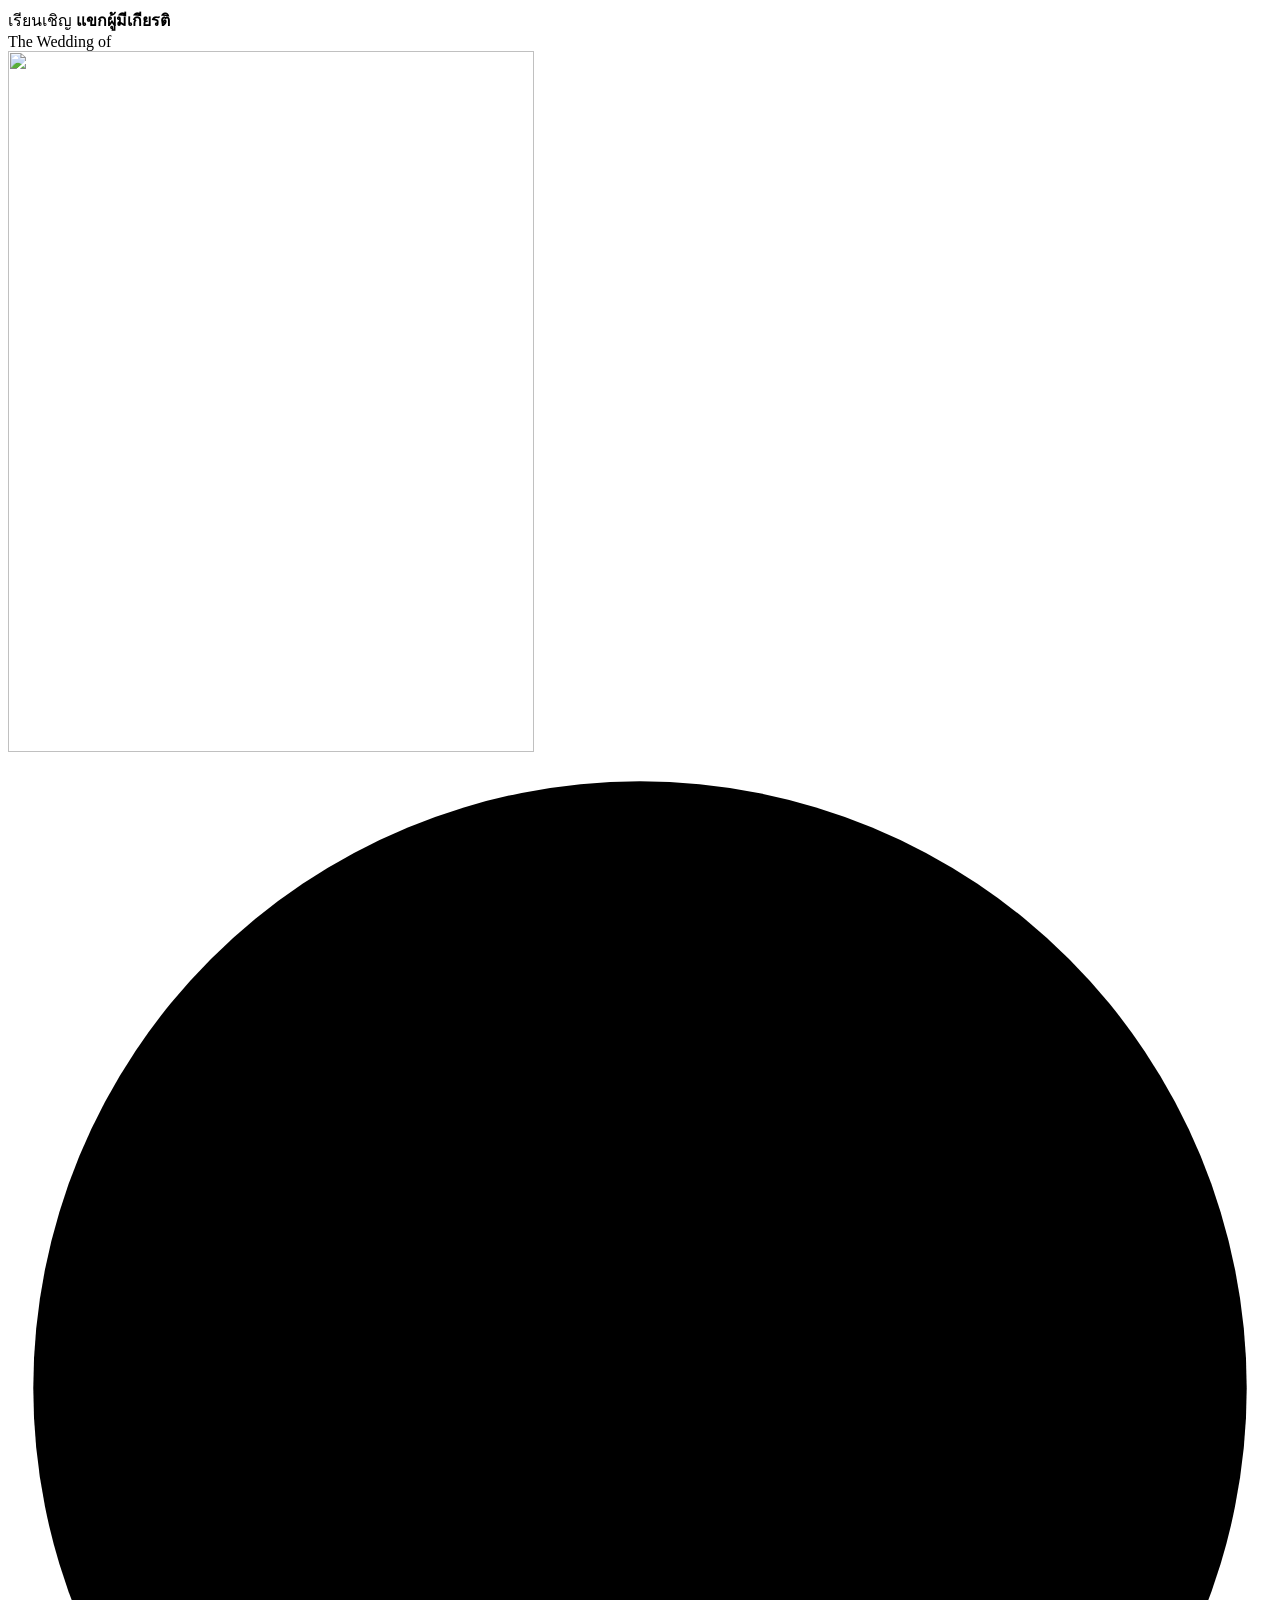
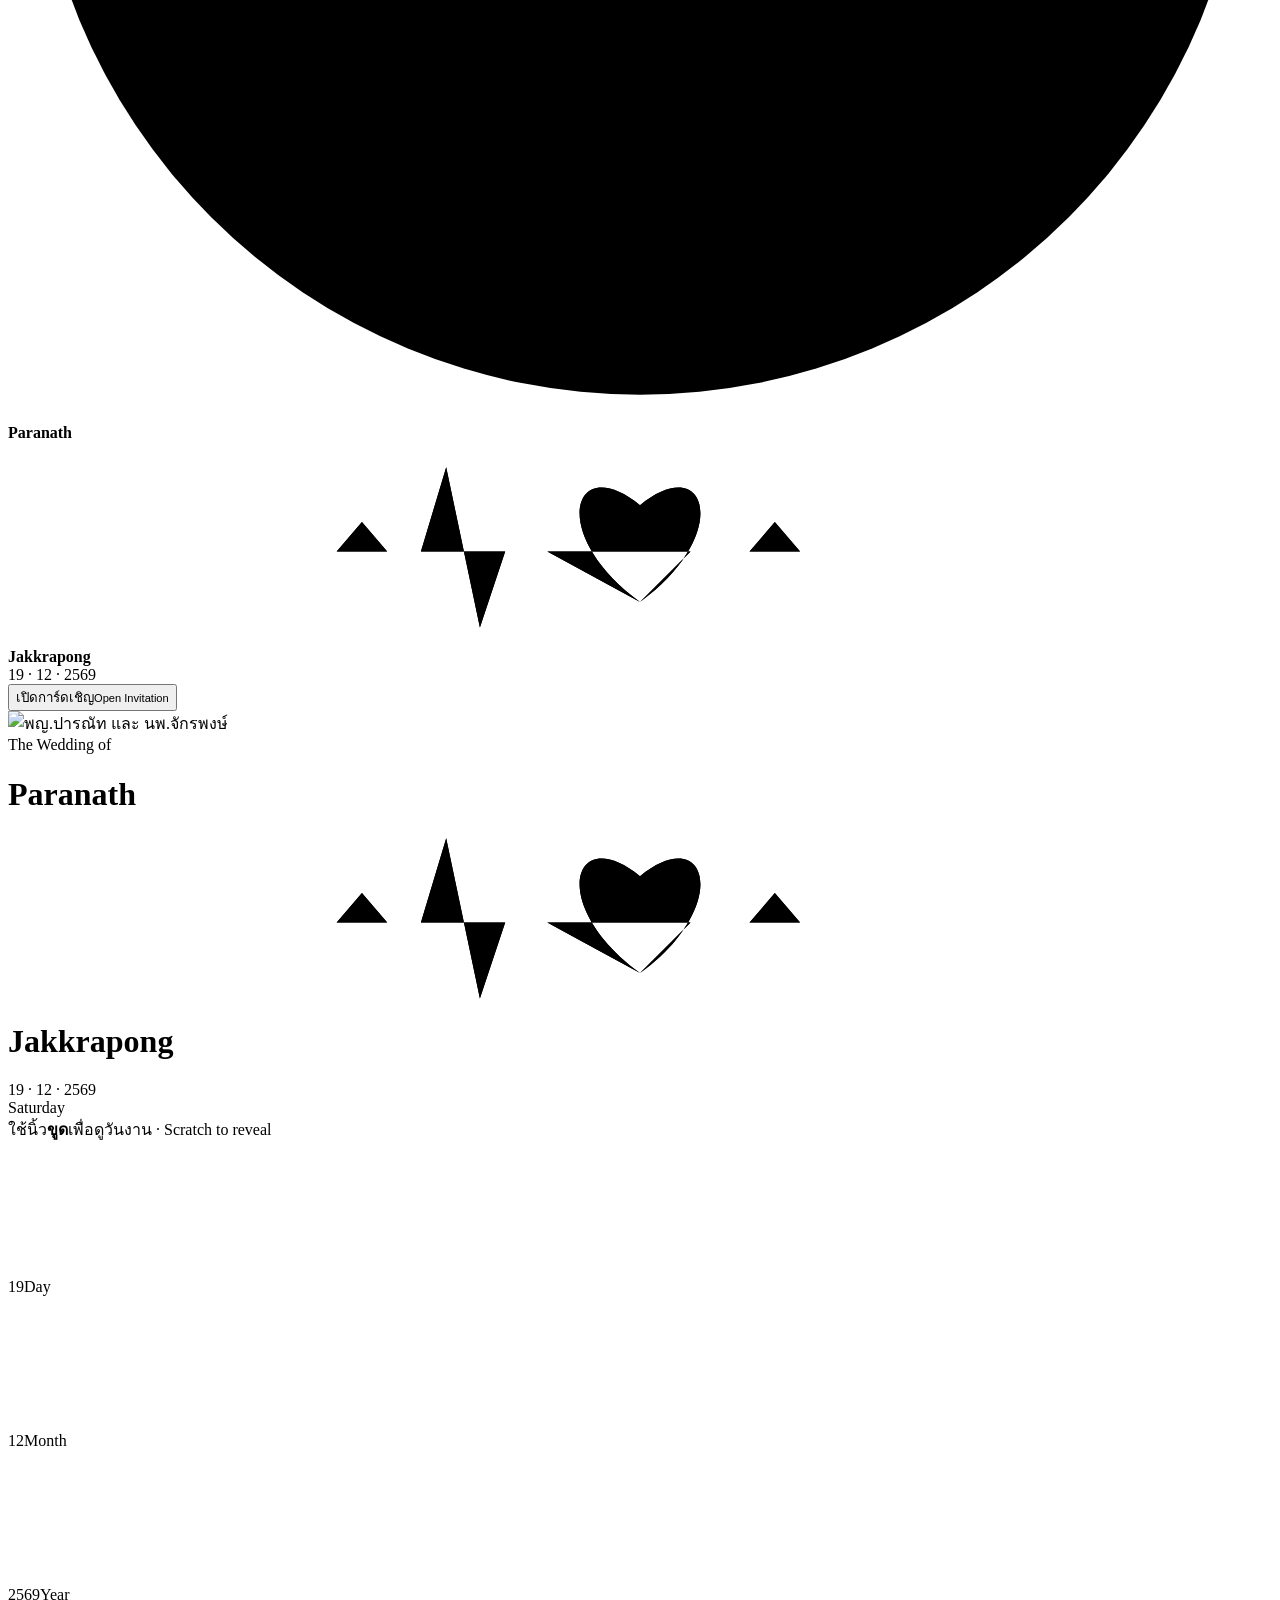
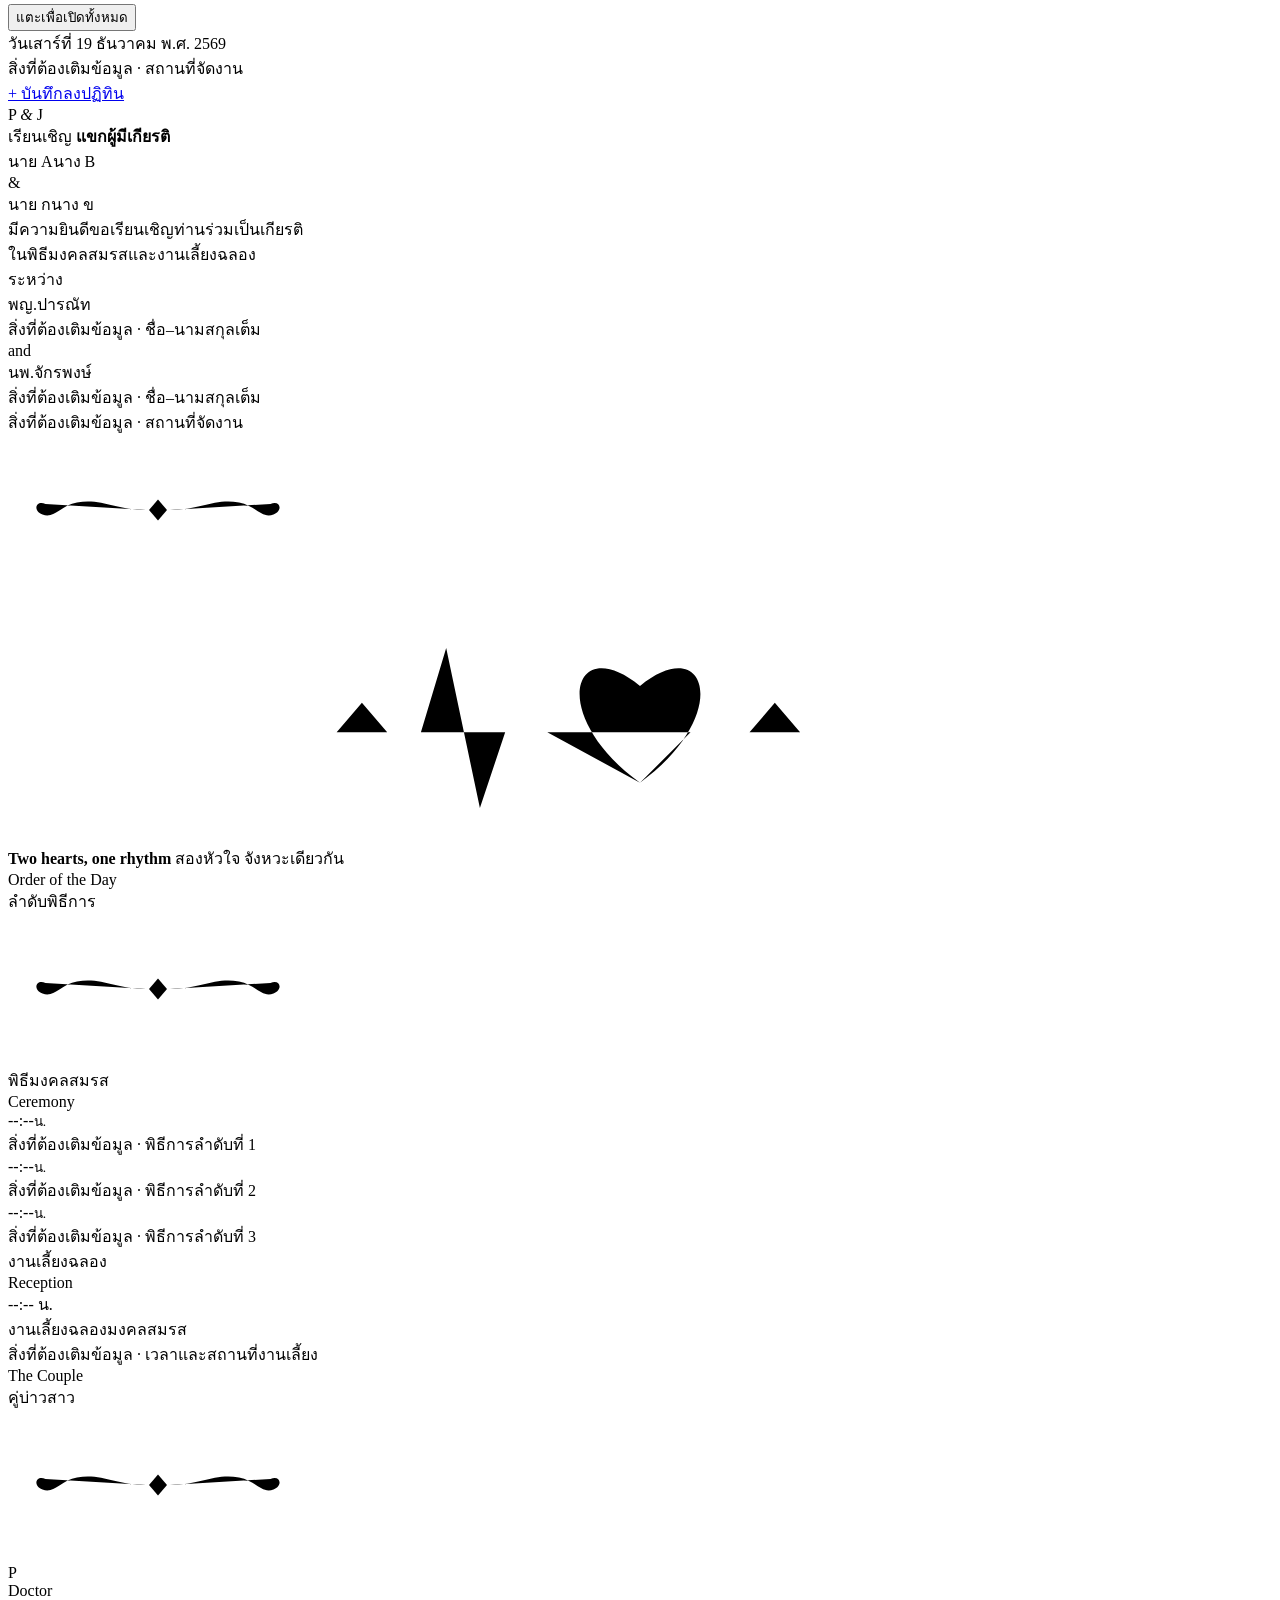
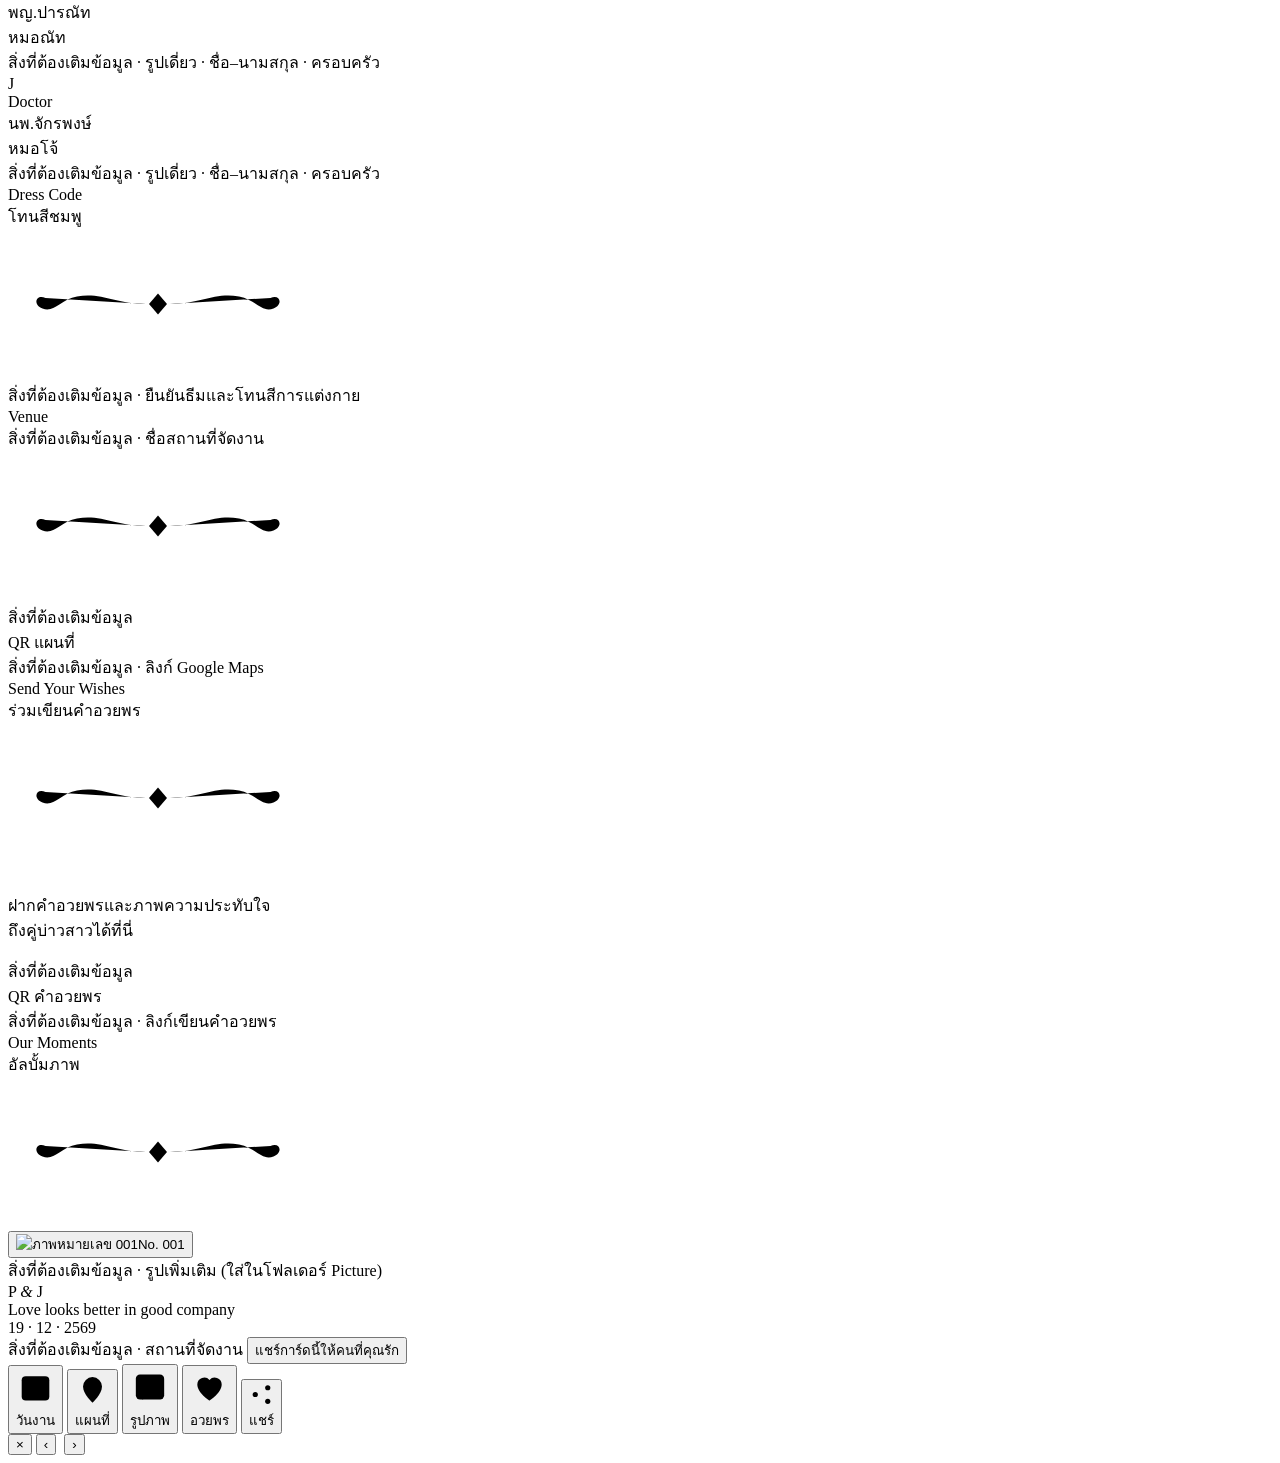
==== index.html @ 24f3ae3a "Add files via upload" ====
<!DOCTYPE html>
<html lang="th">
<head>
<meta charset="utf-8">
<meta name="viewport" content="width=device-width, initial-scale=1, viewport-fit=cover">
<title>พญ.ปารณัท &amp; นพ.จักรพงษ์ · 19.12.2569</title>
<meta name="description" content="ขอเรียนเชิญร่วมเป็นเกียรติในงานมงคลสมรส พญ.ปารณัท &amp; นพ.จักรพงษ์ · วันเสาร์ที่ 19 ธันวาคม 2569">
<meta name="theme-color" content="#FFD3E6">
<meta property="og:type" content="website">
<meta property="og:title" content="พญ.ปารณัท &amp; นพ.จักรพงษ์ · 19.12.2569">
<meta property="og:description" content="ขอเรียนเชิญร่วมเป็นเกียรติในงานมงคลสมรส พญ.ปารณัท &amp; นพ.จักรพงษ์ · วันเสาร์ที่ 19 ธันวาคม 2569">
<!-- สิ่งที่ต้องเติมข้อมูล: เมื่อมีที่อยู่เว็บจริงแล้ว ให้เพิ่ม og:url และ og:image (ต้องเป็น URL เต็ม ชี้ไปที่ assets/images/og.jpg) -->
<meta name="twitter:card" content="summary_large_image">
<link rel="icon" href="assets/brand/favicon.svg" type="image/svg+xml">
<link rel="alternate icon" href="assets/brand/favicon.png" type="image/png">
<link rel="apple-touch-icon" href="assets/brand/favicon.png">
<script>document.documentElement.classList.add('js');document.querySelector('meta[name="theme-color"]').setAttribute('content','#FFE4F0')</script>
<link href="assets/fonts/google-fonts-index.css" rel="stylesheet">
<link rel="stylesheet" href="css/base.css?v=202610021712">
<link rel="stylesheet" href="css/intro.css?v=202610021712">
<link rel="stylesheet" href="css/hero.css?v=202610021712">
<link rel="stylesheet" href="css/sections.css?v=202610021712">
<link rel="stylesheet" href="css/gallery.css?v=202610021712">
<link rel="stylesheet" href="css/effects.css?v=202610021712">
</head>
<body>
<svg width="0" height="0" style="position:absolute" aria-hidden="true">
  <symbol id="ornament" viewBox="0 0 200 24">
    <path pathLength="1" d="M92 12 C72 12 62 4 46 7 C35 9 31 18 23 15 C16 12 19 5 25 8"/>
    <path pathLength="1" d="M108 12 C128 12 138 4 154 7 C165 9 169 18 177 15 C184 12 181 5 175 8"/>
    <path pathLength="1" d="M100 5 L106 12 L100 19 L94 12 Z"/>
    <path pathLength="1" d="M4 12 L14 12 M186 12 L196 12"/>
  </symbol>
</svg>

<!-- Opening screen -->
<div class="intro" id="intro">
  <div class="intro__sky" aria-hidden="true"></div>
  <div class="intro__frame" aria-hidden="true"></div>
  <div class="intro__content">
    <div class="intro__guest">เรียนเชิญ <b data-guest>แขกผู้มีเกียรติ</b></div>
    <div class="intro__eyebrow">The Wedding of</div>
    <div class="portal">
      <img class="portal__photo" src="assets/couple/001.jpg" width="526" height="701" alt="" fetchpriority="high" decoding="async">
      <svg class="portal__seal" viewBox="0 0 100 100" aria-hidden="true">
        <defs><path id="seal-arc" d="M50 50 m-37 0 a37 37 0 1 1 74 0 a37 37 0 1 1 -74 0"/></defs>
        <circle cx="50" cy="50" r="48"/>
        <g class="portal__seal-ring"><text><textPath href="#seal-arc" textLength="228">SAVE THE DATE · 19.12.2569 · </textPath></text></g>
        <text class="portal__seal-mono" x="50" y="58" text-anchor="middle">P&amp;J</text>
      </svg>
    </div>
    <div class="intro__names duo">
      <span class="duo__a"><b class="gleam">Paranath</b></span>
      <svg class="beat" viewBox="0 8 300 48" aria-hidden="true"><path class="beat__base" d="M0 34 H78 l6 -7 6 7 h8 l6 -20 8 38 6 -18 h10 L150 46 C128 30 134 10 150 23 C166 10 172 30 150 46 l12 -12 h14 l6 -7 6 7 H300"/><path class="beat__live" pathLength="1" d="M0 34 H78 l6 -7 6 7 h8 l6 -20 8 38 6 -18 h10 L150 46 C128 30 134 10 150 23 C166 10 172 30 150 46 l12 -12 h14 l6 -7 6 7 H300"/></svg>
      <span class="duo__b"><b class="gleam">Jakkrapong</b></span>
    </div>
    <div class="intro__date">19 · 12 · 2569</div>
    <button class="intro__open" id="intro-open" type="button">เปิดการ์ดเชิญ<small>Open Invitation</small></button>
  </div>
</div>
<div class="petals" id="petals" aria-hidden="true"></div>

<div class="stage">
<main class="card">

  <!-- Cover -->
  <header class="cover">
    <div class="cover__frame">
      <img class="cover__photo" src="assets/couple/001.jpg" width="526" height="701" alt="พญ.ปารณัท และ นพ.จักรพงษ์" fetchpriority="high" decoding="async">
    </div>
    <div class="cover__names">
      <div class="cover__label">The Wedding of</div>
      <h1 class="cover__title duo">
        <span class="duo__a"><b class="gleam">Paranath</b></span>
        <svg class="beat" viewBox="0 8 300 48" aria-hidden="true"><path class="beat__base" d="M0 34 H78 l6 -7 6 7 h8 l6 -20 8 38 6 -18 h10 L150 46 C128 30 134 10 150 23 C166 10 172 30 150 46 l12 -12 h14 l6 -7 6 7 H300"/><path class="beat__live" pathLength="1" d="M0 34 H78 l6 -7 6 7 h8 l6 -20 8 38 6 -18 h10 L150 46 C128 30 134 10 150 23 C166 10 172 30 150 46 l12 -12 h14 l6 -7 6 7 H300"/></svg>
      <span class="duo__b"><b class="gleam">Jakkrapong</b></span>
      </h1>
      <div class="cover__sub">19 · 12 · 2569</div>
    </div>
  </header>

  <!-- Date -->
  <section class="date" id="date">
    <div class="date__day">Saturday</div>
    <div class="scratch-wrap">
      <div class="scratch-hint">ใช้นิ้ว<b>ขูด</b>เพื่อดูวันงาน · Scratch to reveal</div>
      <div class="scratch-row" id="scratch-row">
        <div class="scratch"><span class="scratch__value">19</span><span class="scratch__label">Day</span><canvas aria-hidden="true"></canvas></div>
        <div class="scratch"><span class="scratch__value">12</span><span class="scratch__label">Month</span><canvas aria-hidden="true"></canvas></div>
        <div class="scratch"><span class="scratch__value scratch__value--sm">2569</span><span class="scratch__label">Year</span><canvas aria-hidden="true"></canvas></div>
      </div>
      <button class="scratch-skip" id="scratch-skip" type="button">แตะเพื่อเปิดทั้งหมด</button>
    </div>
    <div class="date__th">วันเสาร์ที่ 19 ธันวาคม พ.ศ. 2569</div>
    <div class="date__venue"><span class="todo">สิ่งที่ต้องเติมข้อมูล · สถานที่จัดงาน</span></div>
    <div class="countdown" id="countdown" hidden>
      <div class="countdown__unit"><div class="flip" data-unit="days"></div><span class="countdown__label">วัน<i>Days</i></span></div>
      <div class="countdown__unit"><div class="flip" data-unit="hours"></div><span class="countdown__label">ชั่วโมง<i>Hours</i></span></div>
      <div class="countdown__unit"><div class="flip" data-unit="minutes"></div><span class="countdown__label">นาที<i>Mins</i></span></div>
      <div class="countdown__unit"><div class="flip" data-unit="seconds"></div><span class="countdown__label">วินาที<i>Secs</i></span></div>
    </div>
    <div class="pill" id="countdown-message" hidden></div>
    <a class="btn btn--ghost" href="wedding.ics" download="wedding-19-12-2569.ics">+ บันทึกลงปฏิทิน</a>
  </section>

  <!-- Invitation -->
  <section class="invite aurora">
    <div class="invite__card glass holo reveal">
      <div class="monogram gleam" aria-label="P &amp; J">P <em>&amp;</em> J</div>
      <div class="invite__guest">เรียนเชิญ <b data-guest>แขกผู้มีเกียรติ</b></div>
      <div class="parents">
        <div class="parents__col"><span>นาย A</span><span>นาง B</span></div>
        <div class="amp">&amp;</div>
        <div class="parents__col"><span>นาย ก</span><span>นาง ข</span></div>
      </div>
      <div class="invite__text">มีความยินดีขอเรียนเชิญท่านร่วมเป็นเกียรติ<br>ในพิธีมงคลสมรสและงานเลี้ยงฉลอง<br>ระหว่าง</div>
      <div class="couple-name">
        <div class="couple-name__th">พญ.ปารณัท</div>
        <span class="todo">สิ่งที่ต้องเติมข้อมูล · ชื่อ–นามสกุลเต็ม</span>
      </div>
      <div class="and">and</div>
      <div class="couple-name">
        <div class="couple-name__th">นพ.จักรพงษ์</div>
        <span class="todo">สิ่งที่ต้องเติมข้อมูล · ชื่อ–นามสกุลเต็ม</span>
      </div>
      <div class="invite__venue"><span class="todo">สิ่งที่ต้องเติมข้อมูล · สถานที่จัดงาน</span></div>
      <svg class="ornament reveal" aria-hidden="true"><use href="#ornament"/></svg>
    </div>
  </section>

  <!-- Two doctors, one heartbeat -->
  <section class="verse vivid reveal">
    <svg class="pulse" viewBox="0 0 300 60" aria-hidden="true">
      <path pathLength="1" d="M0 34 H78 l6 -7 6 7 h8 l6 -20 8 38 6 -18 h10 L150 46 C128 30 134 10 150 23 C166 10 172 30 150 46 l12 -12 h14 l6 -7 6 7 H300"/>
    </svg>
    <b>Two hearts, one rhythm</b>
    <span>สองหัวใจ จังหวะเดียวกัน</span>
  </section>

  <!-- Schedule -->
  <section class="schedule">
    <div class="section-head">
      <div class="eyebrow">Order of the Day</div>
      <div class="title">ลำดับพิธีการ</div>
      <svg class="ornament reveal" aria-hidden="true"><use href="#ornament"/></svg>
    </div>

    <div class="group">
      <div class="group__head">
        <div class="group__th">พิธีมงคลสมรส</div>
        <div class="group__en">Ceremony</div>
      </div>
      <div class="timeline">
        <div class="tl-item reveal"><div class="tl-time">--:--<small>น.</small></div><div class="tl-body"><span class="todo">สิ่งที่ต้องเติมข้อมูล · พิธีการลำดับที่ 1</span></div></div>
        <div class="tl-item reveal"><div class="tl-time">--:--<small>น.</small></div><div class="tl-body"><span class="todo">สิ่งที่ต้องเติมข้อมูล · พิธีการลำดับที่ 2</span></div></div>
        <div class="tl-item reveal"><div class="tl-time">--:--<small>น.</small></div><div class="tl-body"><span class="todo">สิ่งที่ต้องเติมข้อมูล · พิธีการลำดับที่ 3</span></div></div>
      </div>
    </div>

    <div class="group">
      <div class="group__head">
        <div class="group__th">งานเลี้ยงฉลอง</div>
        <div class="group__en">Reception</div>
      </div>
      <div class="reception vivid holo reveal">
        <div class="reception__time">--:-- <span>น.</span></div>
        <div class="rule"></div>
        <div class="reception__th">งานเลี้ยงฉลองมงคลสมรส</div>
        <span class="todo">สิ่งที่ต้องเติมข้อมูล · เวลาและสถานที่งานเลี้ยง</span>
      </div>
    </div>
  </section>

  <!-- The couple -->
  <section class="couple reveal">
    <div class="section-head">
      <div class="eyebrow">The Couple</div>
      <div class="title">คู่บ่าวสาว</div>
      <svg class="ornament reveal ornament--sm" aria-hidden="true"><use href="#ornament"/></svg>
    </div>
    <div class="couple__grid">
      <div class="person glass">
        <div class="person__avatar"><span class="gleam">P</span></div>
        <div class="person__role">Doctor</div>
        <div class="person__name">พญ.ปารณัท</div>
        <div class="person__nick">หมอณัท</div>
        <span class="todo">สิ่งที่ต้องเติมข้อมูล · รูปเดี่ยว · ชื่อ–นามสกุล · ครอบครัว</span>
      </div>
      <div class="person person--offset glass">
        <div class="person__avatar"><span class="gleam">J</span></div>
        <div class="person__role">Doctor</div>
        <div class="person__name">นพ.จักรพงษ์</div>
        <div class="person__nick">หมอโจ้</div>
        <span class="todo">สิ่งที่ต้องเติมข้อมูล · รูปเดี่ยว · ชื่อ–นามสกุล · ครอบครัว</span>
      </div>
    </div>
  </section>

  <!-- Dress code -->
  <section class="dress reveal">
    <div class="eyebrow">Dress Code</div>
    <div class="title">โทนสีชมพู</div>
    <svg class="ornament reveal ornament--sm" aria-hidden="true"><use href="#ornament"/></svg>
    <div class="swatches" aria-hidden="true">
      <span style="background:#FFE8F2"></span>
      <span style="background:#FFD0E3"></span>
      <span style="background:#FF9FC6"></span>
      <span style="background:#F0609E"></span>
      <span style="background:#D4458F"></span>
      <span style="background:#A82869"></span>
    </div>
    <span class="todo">สิ่งที่ต้องเติมข้อมูล · ยืนยันธีมและโทนสีการแต่งกาย</span>
  </section>

  <!-- Venue -->
  <section class="venue vivid reveal" id="venue">
    <div class="eyebrow">Venue</div>
    <div class="title"><span class="todo">สิ่งที่ต้องเติมข้อมูล · ชื่อสถานที่จัดงาน</span></div>
    <svg class="ornament reveal ornament--sm" aria-hidden="true"><use href="#ornament"/></svg>
    <div class="qr qr--todo">สิ่งที่ต้องเติมข้อมูล<br>QR แผนที่</div>
    <span class="todo">สิ่งที่ต้องเติมข้อมูล · ลิงก์ Google Maps</span>
  </section>

  <!-- Wishes -->
  <section class="wishes aurora reveal" id="wishes">
    <div class="eyebrow">Send Your Wishes</div>
    <div class="title">ร่วมเขียนคำอวยพร</div>
    <svg class="ornament reveal ornament--sm" aria-hidden="true"><use href="#ornament"/></svg>
    <p>ฝากคำอวยพรและภาพความประทับใจ<br>ถึงคู่บ่าวสาวได้ที่นี่</p>
    <div class="qr qr--todo">สิ่งที่ต้องเติมข้อมูล<br>QR คำอวยพร</div>
    <span class="todo">สิ่งที่ต้องเติมข้อมูล · ลิงก์เขียนคำอวยพร</span>
  </section>

  <!-- Photo gallery: รายการรูปสร้างโดย tools/import_photos.py (อย่าแก้ระหว่าง photos:album ด้วยมือ) -->
  <section class="gallery" id="gallery">
    <div class="section-head">
      <div class="eyebrow">Our Moments</div>
      <div class="title">อัลบั้มภาพ</div>
      <svg class="ornament reveal ornament--sm" aria-hidden="true"><use href="#ornament"/></svg>
    </div>
    <div class="album" id="album" data-count="1">
      <!-- photos:album -->
      <button class="album__item" type="button" data-full="assets/couple/001.jpg" data-number="001"><img src="assets/couple/001-s.jpg" width="526" height="701" alt="ภาพหมายเลข 001" loading="lazy"><span class="album__number">No. 001</span></button>
      <!-- /photos:album -->
    </div>
    <button class="btn btn--ghost gallery__more" id="gallery-more" hidden type="button">ดูภาพทั้งหมด (1 ภาพ)</button>
    <span class="todo">สิ่งที่ต้องเติมข้อมูล · รูปเพิ่มเติม (ใส่ในโฟลเดอร์ Picture)</span>
  </section>

  <!-- Footer -->
  <footer class="footer">
    <div class="monogram gleam" aria-label="P &amp; J">P <em>&amp;</em> J</div>
    <div class="footer__quote">Love looks better in good company</div>
    <div class="footer__meta">19 · 12 · 2569</div>
    <span class="todo">สิ่งที่ต้องเติมข้อมูล · สถานที่จัดงาน</span>
    <button class="btn btn--ghost" type="button" data-share>แชร์การ์ดนี้ให้คนที่คุณรัก</button>
  </footer>

</main>
</div>

<div class="progress" id="progress" aria-hidden="true"></div>
<nav class="dock" id="dock" aria-label="เมนูลัด">
  <button class="dock__btn" type="button" data-target="date"><svg viewBox="0 0 24 24"><rect x="3.5" y="5" width="17" height="15" rx="2.5"/><path d="M3.5 10h17M8 3v4M16 3v4"/></svg>วันงาน</button>
  <button class="dock__btn" type="button" data-target="venue"><svg viewBox="0 0 24 24"><path d="M12 21s-6.5-5.6-6.5-11a6.5 6.5 0 0 1 13 0C18.5 15.4 12 21 12 21z"/><circle cx="12" cy="10" r="2.3"/></svg>แผนที่</button>
  <button class="dock__btn" type="button" data-target="gallery"><svg viewBox="0 0 24 24"><rect x="3.5" y="4.5" width="17" height="15" rx="2.5"/><circle cx="9" cy="10" r="1.8"/><path d="M20.5 16l-5-5-8.5 8.5"/></svg>รูปภาพ</button>
  <button class="dock__btn" type="button" data-target="wishes"><svg viewBox="0 0 24 24"><path d="M12 20s-7.5-4.6-7.5-10A4.3 4.3 0 0 1 12 7.4 4.3 4.3 0 0 1 19.5 10c0 5.4-7.5 10-7.5 10z"/></svg>อวยพร</button>
  <button class="dock__btn" type="button" data-share><svg viewBox="0 0 24 24"><circle cx="18" cy="5.5" r="2.5"/><circle cx="6" cy="12" r="2.5"/><circle cx="18" cy="18.5" r="2.5"/><path d="M8.2 10.8l7.6-4.1M8.2 13.2l7.6 4.1"/></svg>แชร์</button>
</nav>
<div class="toast" id="toast" role="status" aria-live="polite"></div>

<div class="lightbox" id="lightbox" role="dialog" aria-modal="true" aria-label="ภาพขยาย">
  <button class="lightbox__close" type="button" aria-label="ปิด">×</button>
  <button class="lightbox__nav lightbox__nav--prev" type="button" data-nav="-1" aria-label="ภาพก่อนหน้า">‹</button>
  <img alt="">
  <button class="lightbox__nav lightbox__nav--next" type="button" data-nav="1" aria-label="ภาพถัดไป">›</button>
  <div class="lightbox__count"></div>
</div>

<script src="js/guest.js?v=202610021712"></script>
<script src="js/countdown.js?v=202610021712"></script>
<script src="js/scroll.js?v=202610021712"></script>
<script src="js/intro.js?v=202610021712"></script>
<script src="js/gallery.js?v=202610021712"></script>
<script src="js/scratch.js?v=202610021712"></script>
<script src="js/effects.js?v=202610021712"></script>
<script src="js/dock.js?v=202610021712"></script>
</body>
</html>
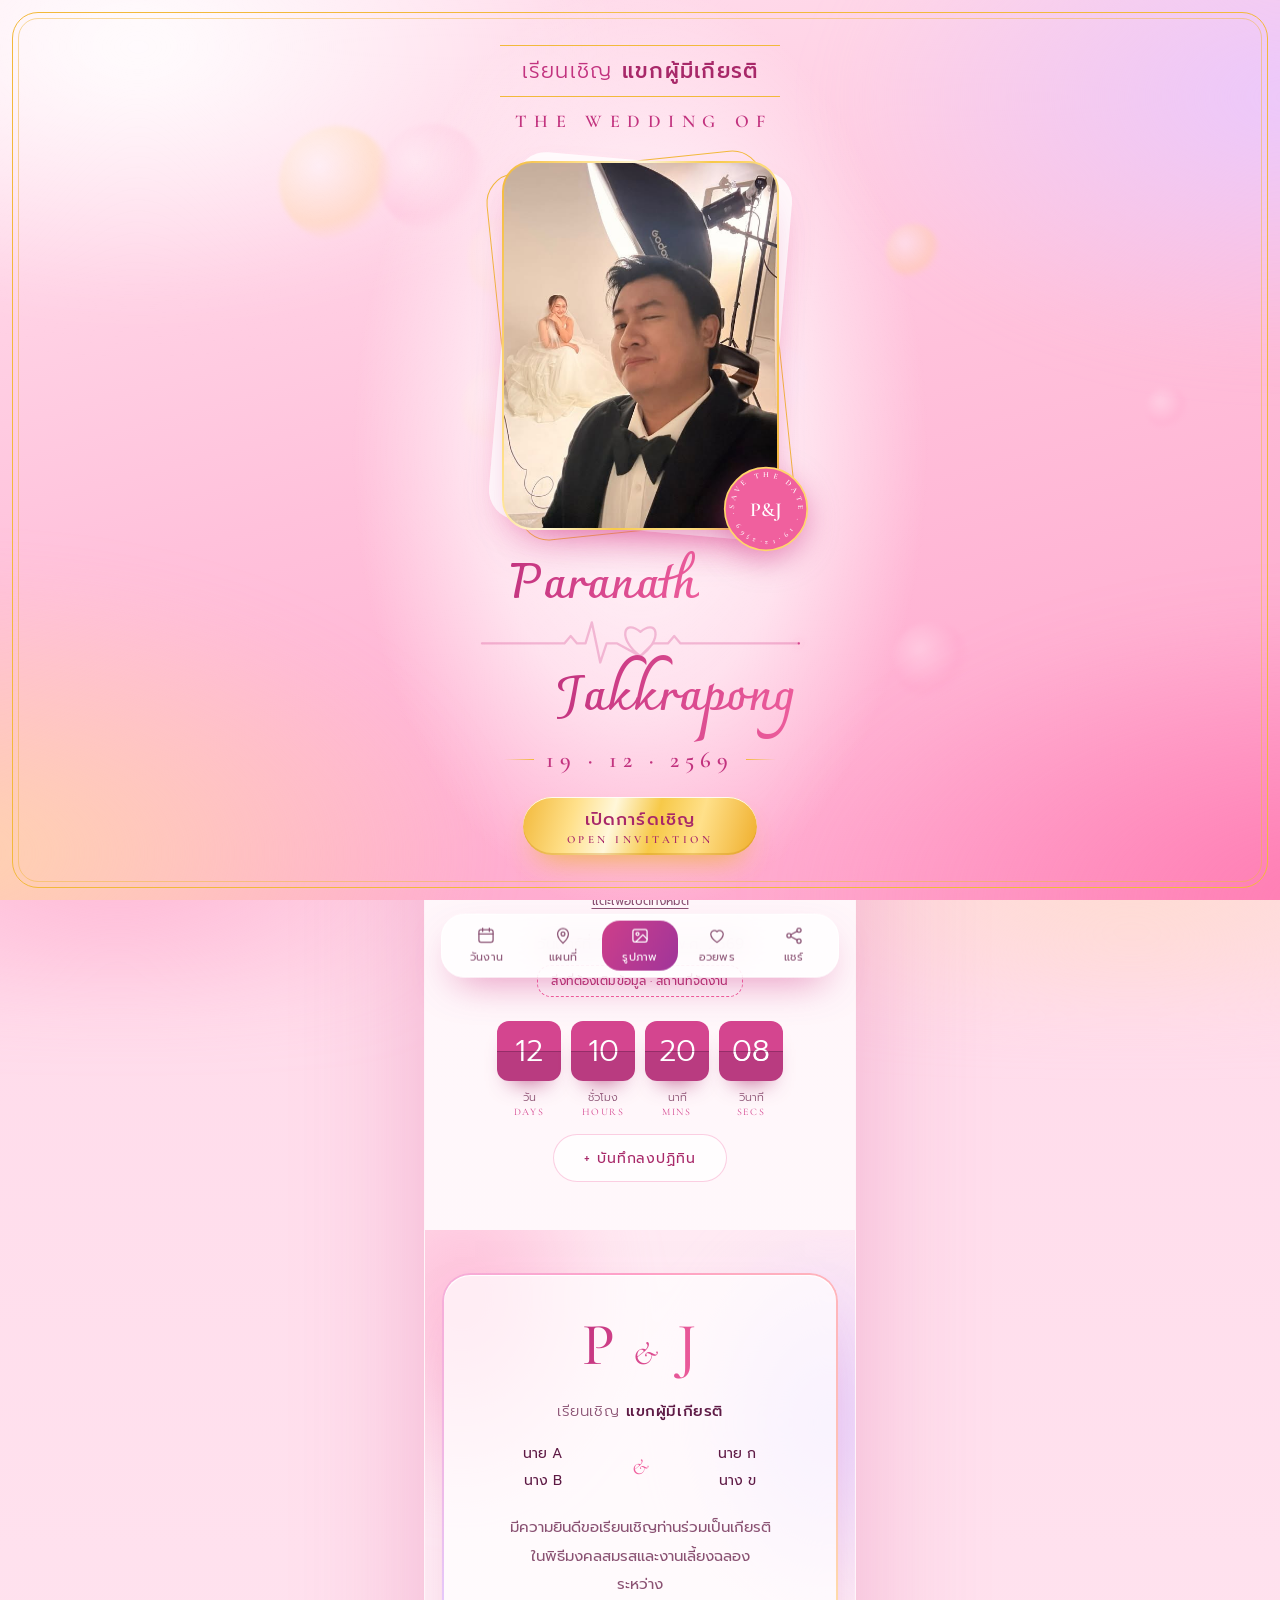
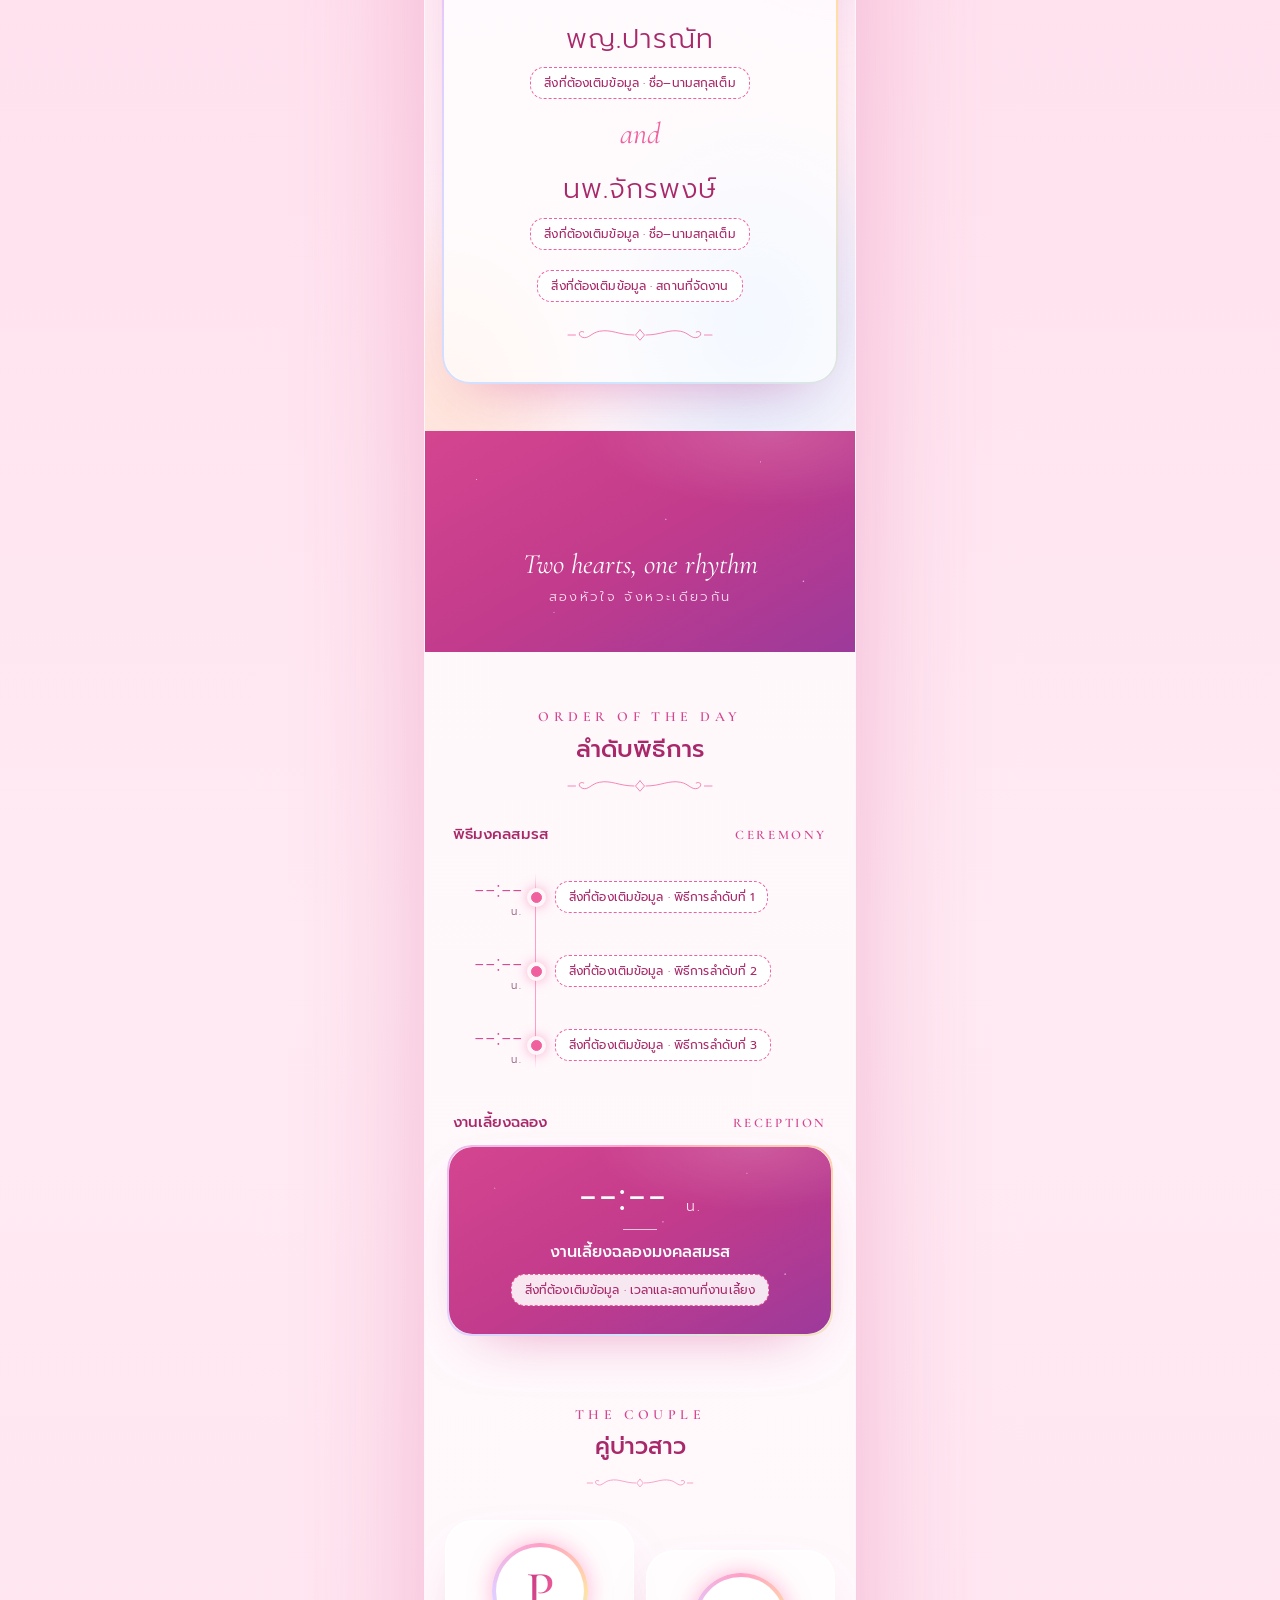
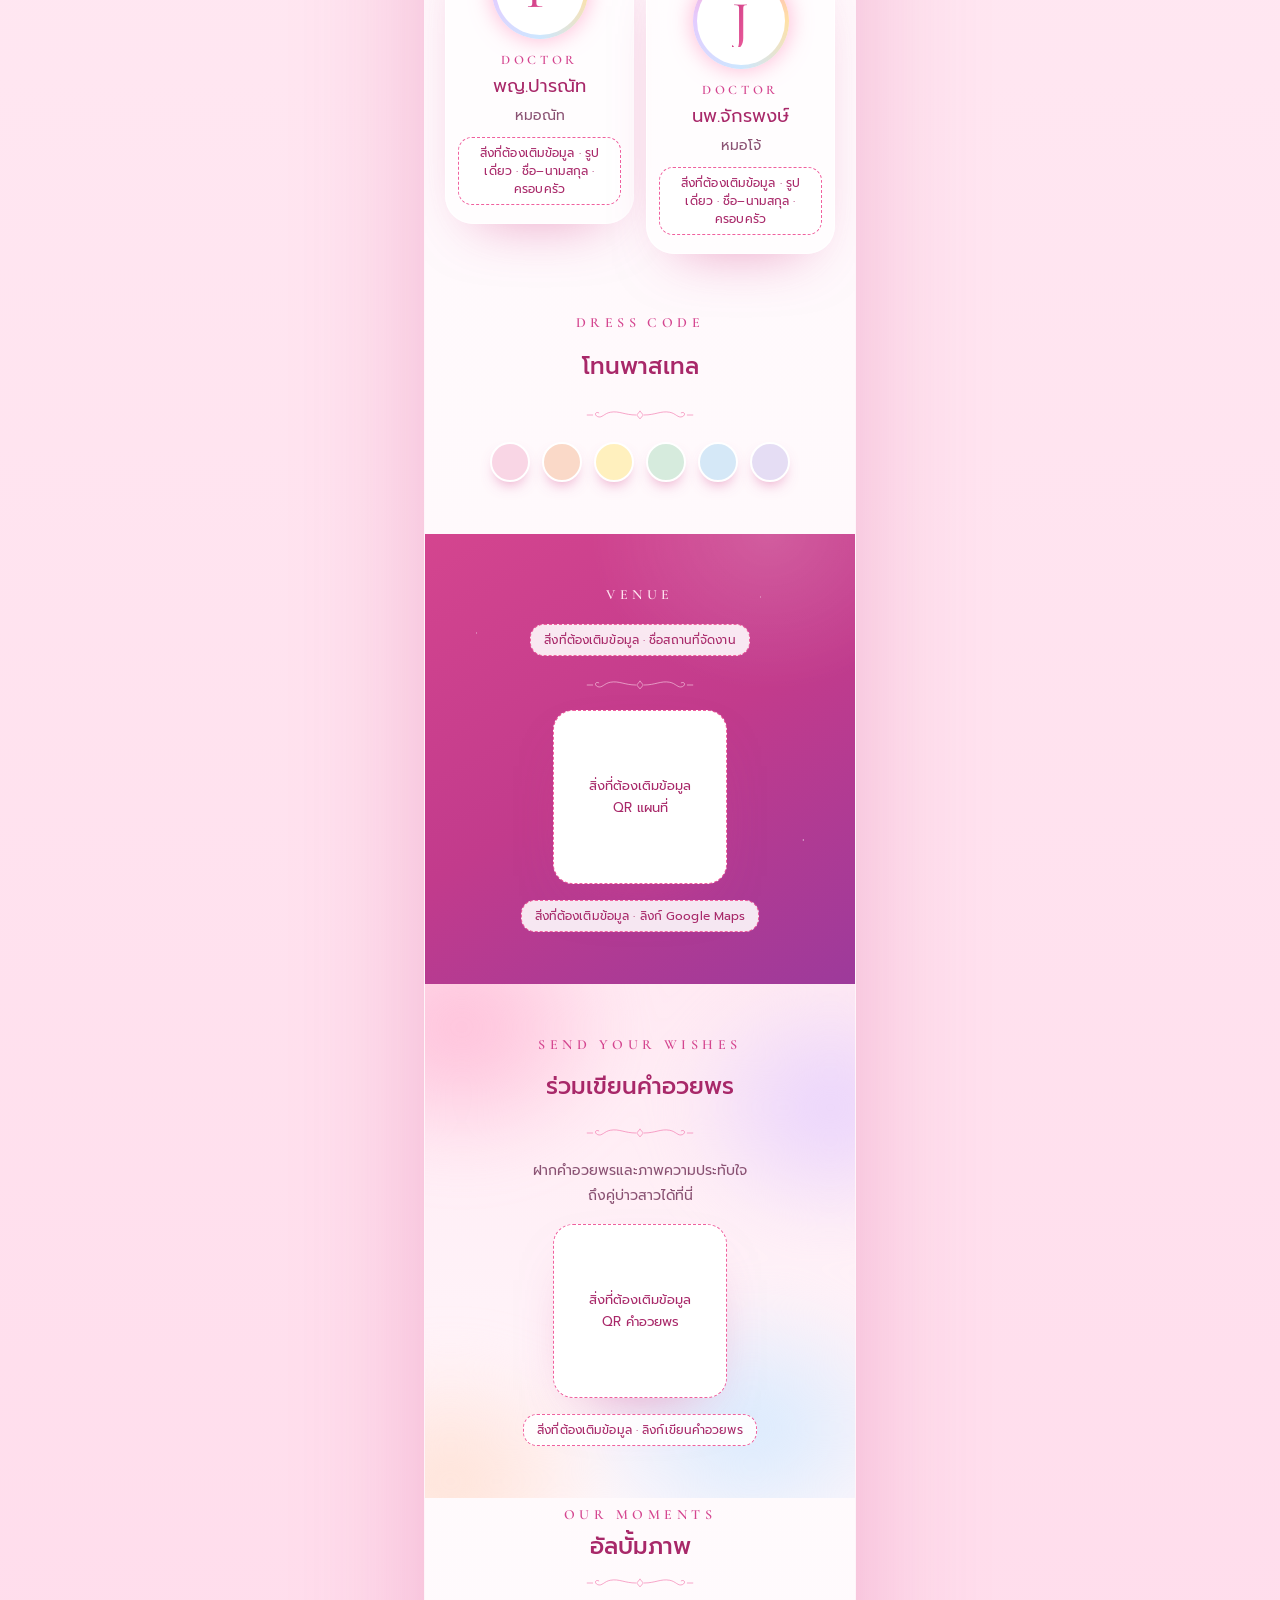
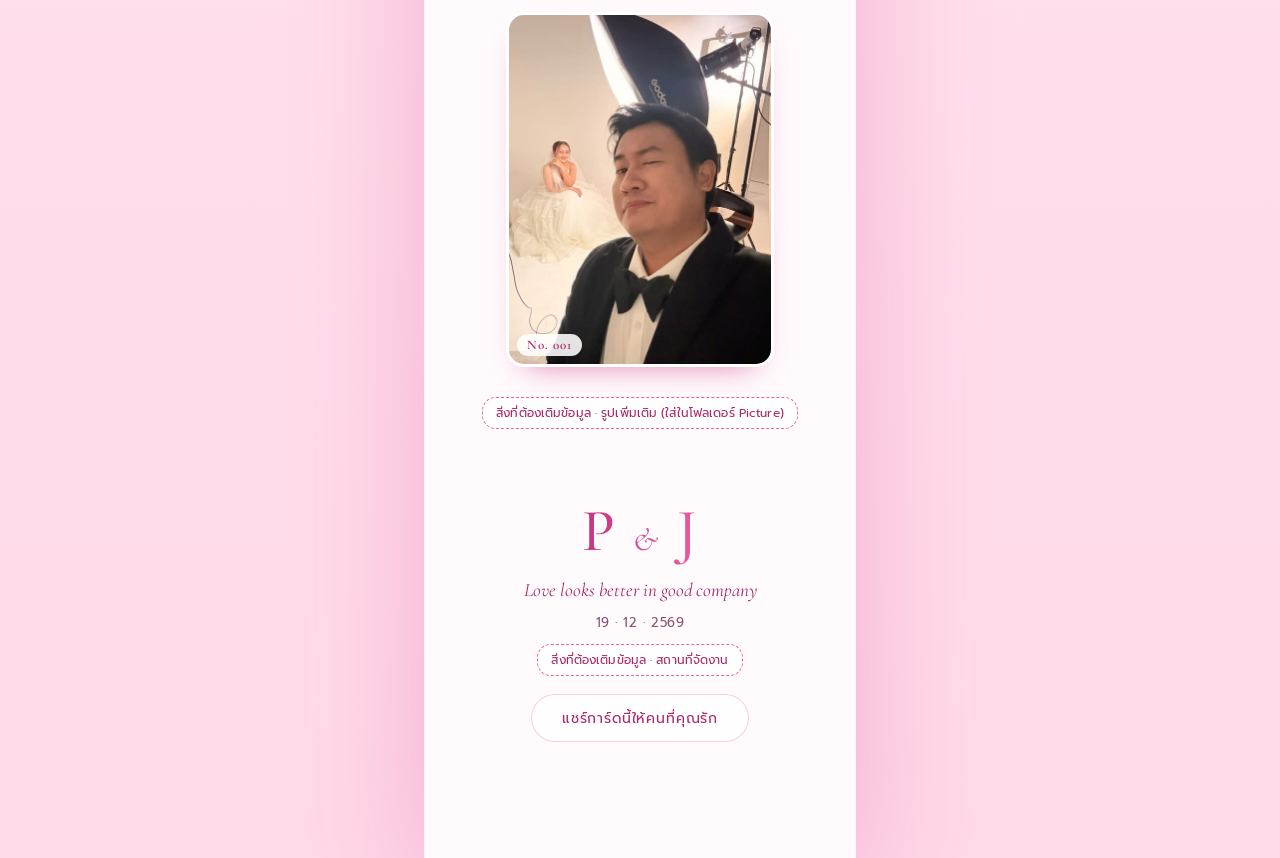
==== commit 9cdf2016: "Set wedding dress code to pastel colors" ====
--- a/index.html
+++ b/index.html
@@ -199,17 +199,16 @@
   <!-- Dress code -->
   <section class="dress reveal">
     <div class="eyebrow">Dress Code</div>
-    <div class="title">โทนสีชมพู</div>
+    <div class="title">โทนพาสเทล</div>
     <svg class="ornament reveal ornament--sm" aria-hidden="true"><use href="#ornament"/></svg>
     <div class="swatches" aria-hidden="true">
-      <span style="background:#FFE8F2"></span>
-      <span style="background:#FFD0E3"></span>
-      <span style="background:#FF9FC6"></span>
-      <span style="background:#F0609E"></span>
-      <span style="background:#D4458F"></span>
-      <span style="background:#A82869"></span>
-    </div>
-    <span class="todo">สิ่งที่ต้องเติมข้อมูล · ยืนยันธีมและโทนสีการแต่งกาย</span>
+      <span style="background:#F9D6E5"></span>
+      <span style="background:#FAD9C8"></span>
+      <span style="background:#FFF0BE"></span>
+      <span style="background:#D6EBDD"></span>
+      <span style="background:#D5E8F7"></span>
+      <span style="background:#E5DDF4"></span>
+    </div>
   </section>
 
   <!-- Venue -->
--- a/assets/fonts/google-fonts-index.css
+++ b/assets/fonts/google-fonts-index.css
@@ -0,0 +1,432 @@
+/* thai */
+@font-face {
+  font-family: 'Charmonman';
+  font-style: normal;
+  font-weight: 400;
+  font-display: swap;
+  src: url(MjQDmiR3vP_nuxDv47jiaIKivYdh.woff2) format('woff2');
+  unicode-range: U+02D7, U+0303, U+0331, U+0E01-0E5B, U+200C-200D, U+25CC;
+}
+/* vietnamese */
+@font-face {
+  font-family: 'Charmonman';
+  font-style: normal;
+  font-weight: 400;
+  font-display: swap;
+  src: url(MjQDmiR3vP_nuxDv47jiaJmivYdh.woff2) format('woff2');
+  unicode-range: U+0102-0103, U+0110-0111, U+0128-0129, U+0168-0169, U+01A0-01A1, U+01AF-01B0, U+0300-0301, U+0303-0304, U+0308-0309, U+0323, U+0329, U+1EA0-1EF9, U+20AB;
+}
+/* latin-ext */
+@font-face {
+  font-family: 'Charmonman';
+  font-style: normal;
+  font-weight: 400;
+  font-display: swap;
+  src: url(MjQDmiR3vP_nuxDv47jiaJiivYdh.woff2) format('woff2');
+  unicode-range: U+0100-02BA, U+02BD-02C5, U+02C7-02CC, U+02CE-02D7, U+02DD-02FF, U+0304, U+0308, U+0329, U+1D00-1DBF, U+1E00-1E9F, U+1EF2-1EFF, U+2020, U+20A0-20AB, U+20AD-20C0, U+2113, U+2C60-2C7F, U+A720-A7FF;
+}
+/* latin */
+@font-face {
+  font-family: 'Charmonman';
+  font-style: normal;
+  font-weight: 400;
+  font-display: swap;
+  src: url(MjQDmiR3vP_nuxDv47jiaJaivQ.woff2) format('woff2');
+  unicode-range: U+0000-00FF, U+0131, U+0152-0153, U+02BB-02BC, U+02C6, U+02DA, U+02DC, U+0304, U+0308, U+0329, U+2000-206F, U+20AC, U+2122, U+2191, U+2193, U+2212, U+2215, U+FEFF, U+FFFD;
+}
+/* thai */
+@font-face {
+  font-family: 'Charmonman';
+  font-style: normal;
+  font-weight: 700;
+  font-display: swap;
+  src: url(MjQAmiR3vP_nuxDv47jiYC2HqKxA9dhm.woff2) format('woff2');
+  unicode-range: U+02D7, U+0303, U+0331, U+0E01-0E5B, U+200C-200D, U+25CC;
+}
+/* vietnamese */
+@font-face {
+  font-family: 'Charmonman';
+  font-style: normal;
+  font-weight: 700;
+  font-display: swap;
+  src: url(MjQAmiR3vP_nuxDv47jiYC2HqLdA9dhm.woff2) format('woff2');
+  unicode-range: U+0102-0103, U+0110-0111, U+0128-0129, U+0168-0169, U+01A0-01A1, U+01AF-01B0, U+0300-0301, U+0303-0304, U+0308-0309, U+0323, U+0329, U+1EA0-1EF9, U+20AB;
+}
+/* latin-ext */
+@font-face {
+  font-family: 'Charmonman';
+  font-style: normal;
+  font-weight: 700;
+  font-display: swap;
+  src: url(MjQAmiR3vP_nuxDv47jiYC2HqLZA9dhm.woff2) format('woff2');
+  unicode-range: U+0100-02BA, U+02BD-02C5, U+02C7-02CC, U+02CE-02D7, U+02DD-02FF, U+0304, U+0308, U+0329, U+1D00-1DBF, U+1E00-1E9F, U+1EF2-1EFF, U+2020, U+20A0-20AB, U+20AD-20C0, U+2113, U+2C60-2C7F, U+A720-A7FF;
+}
+/* latin */
+@font-face {
+  font-family: 'Charmonman';
+  font-style: normal;
+  font-weight: 700;
+  font-display: swap;
+  src: url(MjQAmiR3vP_nuxDv47jiYC2HqLhA9Q.woff2) format('woff2');
+  unicode-range: U+0000-00FF, U+0131, U+0152-0153, U+02BB-02BC, U+02C6, U+02DA, U+02DC, U+0304, U+0308, U+0329, U+2000-206F, U+20AC, U+2122, U+2191, U+2193, U+2212, U+2215, U+FEFF, U+FFFD;
+}
+/* cyrillic-ext */
+@font-face {
+  font-family: 'Cormorant Garamond';
+  font-style: italic;
+  font-weight: 400;
+  font-display: swap;
+  src: url(co3smX5slCNuHLi8bLeY9MK7whWMhyjYrGFEsdtdc62E6zd58jD-hdM8Efs.woff2) format('woff2');
+  unicode-range: U+0460-052F, U+1C80-1C8A, U+20B4, U+2DE0-2DFF, U+A640-A69F, U+FE2E-FE2F;
+}
+/* cyrillic */
+@font-face {
+  font-family: 'Cormorant Garamond';
+  font-style: italic;
+  font-weight: 400;
+  font-display: swap;
+  src: url(co3smX5slCNuHLi8bLeY9MK7whWMhyjYrGFEsdtdc62E6zd58jD-jNM8Efs.woff2) format('woff2');
+  unicode-range: U+0301, U+0400-045F, U+0490-0491, U+04B0-04B1, U+2116;
+}
+/* vietnamese */
+@font-face {
+  font-family: 'Cormorant Garamond';
+  font-style: italic;
+  font-weight: 400;
+  font-display: swap;
+  src: url(co3smX5slCNuHLi8bLeY9MK7whWMhyjYrGFEsdtdc62E6zd58jD-h9M8Efs.woff2) format('woff2');
+  unicode-range: U+0102-0103, U+0110-0111, U+0128-0129, U+0168-0169, U+01A0-01A1, U+01AF-01B0, U+0300-0301, U+0303-0304, U+0308-0309, U+0323, U+0329, U+1EA0-1EF9, U+20AB;
+}
+/* latin-ext */
+@font-face {
+  font-family: 'Cormorant Garamond';
+  font-style: italic;
+  font-weight: 400;
+  font-display: swap;
+  src: url(co3smX5slCNuHLi8bLeY9MK7whWMhyjYrGFEsdtdc62E6zd58jD-htM8Efs.woff2) format('woff2');
+  unicode-range: U+0100-02BA, U+02BD-02C5, U+02C7-02CC, U+02CE-02D7, U+02DD-02FF, U+0304, U+0308, U+0329, U+1D00-1DBF, U+1E00-1E9F, U+1EF2-1EFF, U+2020, U+20A0-20AB, U+20AD-20C0, U+2113, U+2C60-2C7F, U+A720-A7FF;
+}
+/* latin */
+@font-face {
+  font-family: 'Cormorant Garamond';
+  font-style: italic;
+  font-weight: 400;
+  font-display: swap;
+  src: url(co3smX5slCNuHLi8bLeY9MK7whWMhyjYrGFEsdtdc62E6zd58jD-iNM8.woff2) format('woff2');
+  unicode-range: U+0000-00FF, U+0131, U+0152-0153, U+02BB-02BC, U+02C6, U+02DA, U+02DC, U+0304, U+0308, U+0329, U+2000-206F, U+20AC, U+2122, U+2191, U+2193, U+2212, U+2215, U+FEFF, U+FFFD;
+}
+/* cyrillic-ext */
+@font-face {
+  font-family: 'Cormorant Garamond';
+  font-style: normal;
+  font-weight: 400;
+  font-display: swap;
+  src: url(co3bmX5slCNuHLi8bLeY9MK7whWMhyjYpHtKgS4.woff2) format('woff2');
+  unicode-range: U+0460-052F, U+1C80-1C8A, U+20B4, U+2DE0-2DFF, U+A640-A69F, U+FE2E-FE2F;
+}
+/* cyrillic */
+@font-face {
+  font-family: 'Cormorant Garamond';
+  font-style: normal;
+  font-weight: 400;
+  font-display: swap;
+  src: url(co3bmX5slCNuHLi8bLeY9MK7whWMhyjYrXtKgS4.woff2) format('woff2');
+  unicode-range: U+0301, U+0400-045F, U+0490-0491, U+04B0-04B1, U+2116;
+}
+/* vietnamese */
+@font-face {
+  font-family: 'Cormorant Garamond';
+  font-style: normal;
+  font-weight: 400;
+  font-display: swap;
+  src: url(co3bmX5slCNuHLi8bLeY9MK7whWMhyjYpntKgS4.woff2) format('woff2');
+  unicode-range: U+0102-0103, U+0110-0111, U+0128-0129, U+0168-0169, U+01A0-01A1, U+01AF-01B0, U+0300-0301, U+0303-0304, U+0308-0309, U+0323, U+0329, U+1EA0-1EF9, U+20AB;
+}
+/* latin-ext */
+@font-face {
+  font-family: 'Cormorant Garamond';
+  font-style: normal;
+  font-weight: 400;
+  font-display: swap;
+  src: url(co3bmX5slCNuHLi8bLeY9MK7whWMhyjYp3tKgS4.woff2) format('woff2');
+  unicode-range: U+0100-02BA, U+02BD-02C5, U+02C7-02CC, U+02CE-02D7, U+02DD-02FF, U+0304, U+0308, U+0329, U+1D00-1DBF, U+1E00-1E9F, U+1EF2-1EFF, U+2020, U+20A0-20AB, U+20AD-20C0, U+2113, U+2C60-2C7F, U+A720-A7FF;
+}
+/* latin */
+@font-face {
+  font-family: 'Cormorant Garamond';
+  font-style: normal;
+  font-weight: 400;
+  font-display: swap;
+  src: url(co3bmX5slCNuHLi8bLeY9MK7whWMhyjYqXtK.woff2) format('woff2');
+  unicode-range: U+0000-00FF, U+0131, U+0152-0153, U+02BB-02BC, U+02C6, U+02DA, U+02DC, U+0304, U+0308, U+0329, U+2000-206F, U+20AC, U+2122, U+2191, U+2193, U+2212, U+2215, U+FEFF, U+FFFD;
+}
+/* cyrillic-ext */
+@font-face {
+  font-family: 'Cormorant Garamond';
+  font-style: normal;
+  font-weight: 500;
+  font-display: swap;
+  src: url(co3bmX5slCNuHLi8bLeY9MK7whWMhyjYpHtKgS4.woff2) format('woff2');
+  unicode-range: U+0460-052F, U+1C80-1C8A, U+20B4, U+2DE0-2DFF, U+A640-A69F, U+FE2E-FE2F;
+}
+/* cyrillic */
+@font-face {
+  font-family: 'Cormorant Garamond';
+  font-style: normal;
+  font-weight: 500;
+  font-display: swap;
+  src: url(co3bmX5slCNuHLi8bLeY9MK7whWMhyjYrXtKgS4.woff2) format('woff2');
+  unicode-range: U+0301, U+0400-045F, U+0490-0491, U+04B0-04B1, U+2116;
+}
+/* vietnamese */
+@font-face {
+  font-family: 'Cormorant Garamond';
+  font-style: normal;
+  font-weight: 500;
+  font-display: swap;
+  src: url(co3bmX5slCNuHLi8bLeY9MK7whWMhyjYpntKgS4.woff2) format('woff2');
+  unicode-range: U+0102-0103, U+0110-0111, U+0128-0129, U+0168-0169, U+01A0-01A1, U+01AF-01B0, U+0300-0301, U+0303-0304, U+0308-0309, U+0323, U+0329, U+1EA0-1EF9, U+20AB;
+}
+/* latin-ext */
+@font-face {
+  font-family: 'Cormorant Garamond';
+  font-style: normal;
+  font-weight: 500;
+  font-display: swap;
+  src: url(co3bmX5slCNuHLi8bLeY9MK7whWMhyjYp3tKgS4.woff2) format('woff2');
+  unicode-range: U+0100-02BA, U+02BD-02C5, U+02C7-02CC, U+02CE-02D7, U+02DD-02FF, U+0304, U+0308, U+0329, U+1D00-1DBF, U+1E00-1E9F, U+1EF2-1EFF, U+2020, U+20A0-20AB, U+20AD-20C0, U+2113, U+2C60-2C7F, U+A720-A7FF;
+}
+/* latin */
+@font-face {
+  font-family: 'Cormorant Garamond';
+  font-style: normal;
+  font-weight: 500;
+  font-display: swap;
+  src: url(co3bmX5slCNuHLi8bLeY9MK7whWMhyjYqXtK.woff2) format('woff2');
+  unicode-range: U+0000-00FF, U+0131, U+0152-0153, U+02BB-02BC, U+02C6, U+02DA, U+02DC, U+0304, U+0308, U+0329, U+2000-206F, U+20AC, U+2122, U+2191, U+2193, U+2212, U+2215, U+FEFF, U+FFFD;
+}
+/* cyrillic-ext */
+@font-face {
+  font-family: 'Cormorant Garamond';
+  font-style: normal;
+  font-weight: 600;
+  font-display: swap;
+  src: url(co3bmX5slCNuHLi8bLeY9MK7whWMhyjYpHtKgS4.woff2) format('woff2');
+  unicode-range: U+0460-052F, U+1C80-1C8A, U+20B4, U+2DE0-2DFF, U+A640-A69F, U+FE2E-FE2F;
+}
+/* cyrillic */
+@font-face {
+  font-family: 'Cormorant Garamond';
+  font-style: normal;
+  font-weight: 600;
+  font-display: swap;
+  src: url(co3bmX5slCNuHLi8bLeY9MK7whWMhyjYrXtKgS4.woff2) format('woff2');
+  unicode-range: U+0301, U+0400-045F, U+0490-0491, U+04B0-04B1, U+2116;
+}
+/* vietnamese */
+@font-face {
+  font-family: 'Cormorant Garamond';
+  font-style: normal;
+  font-weight: 600;
+  font-display: swap;
+  src: url(co3bmX5slCNuHLi8bLeY9MK7whWMhyjYpntKgS4.woff2) format('woff2');
+  unicode-range: U+0102-0103, U+0110-0111, U+0128-0129, U+0168-0169, U+01A0-01A1, U+01AF-01B0, U+0300-0301, U+0303-0304, U+0308-0309, U+0323, U+0329, U+1EA0-1EF9, U+20AB;
+}
+/* latin-ext */
+@font-face {
+  font-family: 'Cormorant Garamond';
+  font-style: normal;
+  font-weight: 600;
+  font-display: swap;
+  src: url(co3bmX5slCNuHLi8bLeY9MK7whWMhyjYp3tKgS4.woff2) format('woff2');
+  unicode-range: U+0100-02BA, U+02BD-02C5, U+02C7-02CC, U+02CE-02D7, U+02DD-02FF, U+0304, U+0308, U+0329, U+1D00-1DBF, U+1E00-1E9F, U+1EF2-1EFF, U+2020, U+20A0-20AB, U+20AD-20C0, U+2113, U+2C60-2C7F, U+A720-A7FF;
+}
+/* latin */
+@font-face {
+  font-family: 'Cormorant Garamond';
+  font-style: normal;
+  font-weight: 600;
+  font-display: swap;
+  src: url(co3bmX5slCNuHLi8bLeY9MK7whWMhyjYqXtK.woff2) format('woff2');
+  unicode-range: U+0000-00FF, U+0131, U+0152-0153, U+02BB-02BC, U+02C6, U+02DA, U+02DC, U+0304, U+0308, U+0329, U+2000-206F, U+20AC, U+2122, U+2191, U+2193, U+2212, U+2215, U+FEFF, U+FFFD;
+}
+/* thai */
+@font-face {
+  font-family: 'Prompt';
+  font-style: normal;
+  font-weight: 200;
+  font-display: swap;
+  src: url(-W_8XJnvUD7dzB2Cr_sIfWMuQ5Q.woff2) format('woff2');
+  unicode-range: U+02D7, U+0303, U+0331, U+0E01-0E5B, U+200C-200D, U+25CC;
+}
+/* vietnamese */
+@font-face {
+  font-family: 'Prompt';
+  font-style: normal;
+  font-weight: 200;
+  font-display: swap;
+  src: url(-W_8XJnvUD7dzB2Cr_sIZmMuQ5Q.woff2) format('woff2');
+  unicode-range: U+0102-0103, U+0110-0111, U+0128-0129, U+0168-0169, U+01A0-01A1, U+01AF-01B0, U+0300-0301, U+0303-0304, U+0308-0309, U+0323, U+0329, U+1EA0-1EF9, U+20AB;
+}
+/* latin-ext */
+@font-face {
+  font-family: 'Prompt';
+  font-style: normal;
+  font-weight: 200;
+  font-display: swap;
+  src: url(-W_8XJnvUD7dzB2Cr_sIZ2MuQ5Q.woff2) format('woff2');
+  unicode-range: U+0100-02BA, U+02BD-02C5, U+02C7-02CC, U+02CE-02D7, U+02DD-02FF, U+0304, U+0308, U+0329, U+1D00-1DBF, U+1E00-1E9F, U+1EF2-1EFF, U+2020, U+20A0-20AB, U+20AD-20C0, U+2113, U+2C60-2C7F, U+A720-A7FF;
+}
+/* latin */
+@font-face {
+  font-family: 'Prompt';
+  font-style: normal;
+  font-weight: 200;
+  font-display: swap;
+  src: url(-W_8XJnvUD7dzB2Cr_sIaWMu.woff2) format('woff2');
+  unicode-range: U+0000-00FF, U+0131, U+0152-0153, U+02BB-02BC, U+02C6, U+02DA, U+02DC, U+0304, U+0308, U+0329, U+2000-206F, U+20AC, U+2122, U+2191, U+2193, U+2212, U+2215, U+FEFF, U+FFFD;
+}
+/* thai */
+@font-face {
+  font-family: 'Prompt';
+  font-style: normal;
+  font-weight: 300;
+  font-display: swap;
+  src: url(-W_8XJnvUD7dzB2Cy_gIfWMuQ5Q.woff2) format('woff2');
+  unicode-range: U+02D7, U+0303, U+0331, U+0E01-0E5B, U+200C-200D, U+25CC;
+}
+/* vietnamese */
+@font-face {
+  font-family: 'Prompt';
+  font-style: normal;
+  font-weight: 300;
+  font-display: swap;
+  src: url(-W_8XJnvUD7dzB2Cy_gIZmMuQ5Q.woff2) format('woff2');
+  unicode-range: U+0102-0103, U+0110-0111, U+0128-0129, U+0168-0169, U+01A0-01A1, U+01AF-01B0, U+0300-0301, U+0303-0304, U+0308-0309, U+0323, U+0329, U+1EA0-1EF9, U+20AB;
+}
+/* latin-ext */
+@font-face {
+  font-family: 'Prompt';
+  font-style: normal;
+  font-weight: 300;
+  font-display: swap;
+  src: url(-W_8XJnvUD7dzB2Cy_gIZ2MuQ5Q.woff2) format('woff2');
+  unicode-range: U+0100-02BA, U+02BD-02C5, U+02C7-02CC, U+02CE-02D7, U+02DD-02FF, U+0304, U+0308, U+0329, U+1D00-1DBF, U+1E00-1E9F, U+1EF2-1EFF, U+2020, U+20A0-20AB, U+20AD-20C0, U+2113, U+2C60-2C7F, U+A720-A7FF;
+}
+/* latin */
+@font-face {
+  font-family: 'Prompt';
+  font-style: normal;
+  font-weight: 300;
+  font-display: swap;
+  src: url(-W_8XJnvUD7dzB2Cy_gIaWMu.woff2) format('woff2');
+  unicode-range: U+0000-00FF, U+0131, U+0152-0153, U+02BB-02BC, U+02C6, U+02DA, U+02DC, U+0304, U+0308, U+0329, U+2000-206F, U+20AC, U+2122, U+2191, U+2193, U+2212, U+2215, U+FEFF, U+FFFD;
+}
+/* thai */
+@font-face {
+  font-family: 'Prompt';
+  font-style: normal;
+  font-weight: 400;
+  font-display: swap;
+  src: url(-W__XJnvUD7dzB2KdNodVkI.woff2) format('woff2');
+  unicode-range: U+02D7, U+0303, U+0331, U+0E01-0E5B, U+200C-200D, U+25CC;
+}
+/* vietnamese */
+@font-face {
+  font-family: 'Prompt';
+  font-style: normal;
+  font-weight: 400;
+  font-display: swap;
+  src: url(-W__XJnvUD7dzB2Kb9odVkI.woff2) format('woff2');
+  unicode-range: U+0102-0103, U+0110-0111, U+0128-0129, U+0168-0169, U+01A0-01A1, U+01AF-01B0, U+0300-0301, U+0303-0304, U+0308-0309, U+0323, U+0329, U+1EA0-1EF9, U+20AB;
+}
+/* latin-ext */
+@font-face {
+  font-family: 'Prompt';
+  font-style: normal;
+  font-weight: 400;
+  font-display: swap;
+  src: url(-W__XJnvUD7dzB2KbtodVkI.woff2) format('woff2');
+  unicode-range: U+0100-02BA, U+02BD-02C5, U+02C7-02CC, U+02CE-02D7, U+02DD-02FF, U+0304, U+0308, U+0329, U+1D00-1DBF, U+1E00-1E9F, U+1EF2-1EFF, U+2020, U+20A0-20AB, U+20AD-20C0, U+2113, U+2C60-2C7F, U+A720-A7FF;
+}
+/* latin */
+@font-face {
+  font-family: 'Prompt';
+  font-style: normal;
+  font-weight: 400;
+  font-display: swap;
+  src: url(-W__XJnvUD7dzB2KYNod.woff2) format('woff2');
+  unicode-range: U+0000-00FF, U+0131, U+0152-0153, U+02BB-02BC, U+02C6, U+02DA, U+02DC, U+0304, U+0308, U+0329, U+2000-206F, U+20AC, U+2122, U+2191, U+2193, U+2212, U+2215, U+FEFF, U+FFFD;
+}
+/* thai */
+@font-face {
+  font-family: 'Prompt';
+  font-style: normal;
+  font-weight: 500;
+  font-display: swap;
+  src: url(-W_8XJnvUD7dzB2Ck_kIfWMuQ5Q.woff2) format('woff2');
+  unicode-range: U+02D7, U+0303, U+0331, U+0E01-0E5B, U+200C-200D, U+25CC;
+}
+/* vietnamese */
+@font-face {
+  font-family: 'Prompt';
+  font-style: normal;
+  font-weight: 500;
+  font-display: swap;
+  src: url(-W_8XJnvUD7dzB2Ck_kIZmMuQ5Q.woff2) format('woff2');
+  unicode-range: U+0102-0103, U+0110-0111, U+0128-0129, U+0168-0169, U+01A0-01A1, U+01AF-01B0, U+0300-0301, U+0303-0304, U+0308-0309, U+0323, U+0329, U+1EA0-1EF9, U+20AB;
+}
+/* latin-ext */
+@font-face {
+  font-family: 'Prompt';
+  font-style: normal;
+  font-weight: 500;
+  font-display: swap;
+  src: url(-W_8XJnvUD7dzB2Ck_kIZ2MuQ5Q.woff2) format('woff2');
+  unicode-range: U+0100-02BA, U+02BD-02C5, U+02C7-02CC, U+02CE-02D7, U+02DD-02FF, U+0304, U+0308, U+0329, U+1D00-1DBF, U+1E00-1E9F, U+1EF2-1EFF, U+2020, U+20A0-20AB, U+20AD-20C0, U+2113, U+2C60-2C7F, U+A720-A7FF;
+}
+/* latin */
+@font-face {
+  font-family: 'Prompt';
+  font-style: normal;
+  font-weight: 500;
+  font-display: swap;
+  src: url(-W_8XJnvUD7dzB2Ck_kIaWMu.woff2) format('woff2');
+  unicode-range: U+0000-00FF, U+0131, U+0152-0153, U+02BB-02BC, U+02C6, U+02DA, U+02DC, U+0304, U+0308, U+0329, U+2000-206F, U+20AC, U+2122, U+2191, U+2193, U+2212, U+2215, U+FEFF, U+FFFD;
+}
+/* thai */
+@font-face {
+  font-family: 'Prompt';
+  font-style: normal;
+  font-weight: 600;
+  font-display: swap;
+  src: url(-W_8XJnvUD7dzB2Cv_4IfWMuQ5Q.woff2) format('woff2');
+  unicode-range: U+02D7, U+0303, U+0331, U+0E01-0E5B, U+200C-200D, U+25CC;
+}
+/* vietnamese */
+@font-face {
+  font-family: 'Prompt';
+  font-style: normal;
+  font-weight: 600;
+  font-display: swap;
+  src: url(-W_8XJnvUD7dzB2Cv_4IZmMuQ5Q.woff2) format('woff2');
+  unicode-range: U+0102-0103, U+0110-0111, U+0128-0129, U+0168-0169, U+01A0-01A1, U+01AF-01B0, U+0300-0301, U+0303-0304, U+0308-0309, U+0323, U+0329, U+1EA0-1EF9, U+20AB;
+}
+/* latin-ext */
+@font-face {
+  font-family: 'Prompt';
+  font-style: normal;
+  font-weight: 600;
+  font-display: swap;
+  src: url(-W_8XJnvUD7dzB2Cv_4IZ2MuQ5Q.woff2) format('woff2');
+  unicode-range: U+0100-02BA, U+02BD-02C5, U+02C7-02CC, U+02CE-02D7, U+02DD-02FF, U+0304, U+0308, U+0329, U+1D00-1DBF, U+1E00-1E9F, U+1EF2-1EFF, U+2020, U+20A0-20AB, U+20AD-20C0, U+2113, U+2C60-2C7F, U+A720-A7FF;
+}
+/* latin */
+@font-face {
+  font-family: 'Prompt';
+  font-style: normal;
+  font-weight: 600;
+  font-display: swap;
+  src: url(-W_8XJnvUD7dzB2Cv_4IaWMu.woff2) format('woff2');
+  unicode-range: U+0000-00FF, U+0131, U+0152-0153, U+02BB-02BC, U+02C6, U+02DA, U+02DC, U+0304, U+0308, U+0329, U+2000-206F, U+20AC, U+2122, U+2191, U+2193, U+2212, U+2215, U+FEFF, U+FFFD;
+}
--- a/css/base.css
+++ b/css/base.css
@@ -0,0 +1,221 @@
+/* ==========================================================================
+   Base — design tokens, page frame, shared components
+   Theme: "Pink Heaven" — pearl sky, aurora glow, glass, holographic edges
+   ========================================================================== */
+
+/* lets the holographic conic gradients rotate smoothly */
+@property --angle { syntax: '<angle>'; initial-value: 0deg; inherits: false; }
+
+:root {
+  --cloud: #FFF6FA;
+  --blush: #FFE8F2;
+  --petal: #FFD0E3;
+  --pink: #FF9FC6;
+  --rose: #F0609E;
+  --magenta: #D4458F;
+  --berry: #A82869;
+  --plum: #5E1A45;
+  --muted: #8A5273;
+  --lilac: #E3CCFF;
+  --sky: #CDE7FF;
+  --peach: #FFDCCB;
+  --line: rgba(240, 96, 158, .3);
+  --shadow: 0 24px 60px -32px rgba(212, 69, 143, .6);
+  --serif: 'Cormorant Garamond', serif;
+  --script: 'Charmonman', 'Prompt', cursive;
+}
+
+/* ---------- Reset ---------- */
+* { box-sizing: border-box; }
+html, body { margin: 0; padding: 0; background: #FFD3E6; }
+body {
+  font-family: 'Prompt', sans-serif;
+  -webkit-font-smoothing: antialiased;
+  color: var(--plum);
+}
+body.is-locked { overflow: hidden; }
+img { display: block; max-width: 100%; }
+/* components set display:flex etc.; the hidden attribute must still hide them */
+[hidden] { display: none !important; }
+a { text-decoration: none; }
+
+/* ---------- Page frame: phone-width card floating in a pink sky ---------- */
+.stage {
+  position: relative; isolation: isolate;
+  min-height: 100vh;
+  display: flex;
+  justify-content: center;
+  background: linear-gradient(180deg, #FFD3E6 0%, #FFEAF3 45%, #FFD9EA 100%);
+}
+.card {
+  width: 100%;
+  max-width: 430px;
+  background: linear-gradient(180deg, var(--cloud), #FFFBFD);
+  box-shadow: 0 0 0 1px rgba(255, 255, 255, .8), 0 30px 120px rgba(212, 69, 143, .3);
+  overflow: hidden;
+}
+/* aurora behind the card — only visible on screens wider than the card */
+@media (min-width: 520px) {
+  .stage::before {
+    content: ''; position: fixed; inset: -10%; z-index: -1;
+    background:
+      radial-gradient(38% 42% at 14% 22%, rgba(205, 231, 255, .95), transparent 70%),
+      radial-gradient(34% 40% at 86% 18%, rgba(227, 204, 255, .9), transparent 70%),
+      radial-gradient(40% 44% at 82% 84%, rgba(255, 220, 203, .9), transparent 70%),
+      radial-gradient(36% 40% at 16% 82%, rgba(255, 159, 198, .7), transparent 70%);
+    filter: blur(40px);
+    animation: auroraDrift 20s ease-in-out infinite alternate;
+  }
+}
+
+/* ---------- Surfaces ---------- */
+/* soft aurora wash behind a section */
+.aurora { position: relative; isolation: isolate; overflow: hidden; background: linear-gradient(180deg, #FFEAF3, #FFF7FB); }
+.aurora::before {
+  content: ''; position: absolute; inset: -15%; z-index: -1;
+  background:
+    radial-gradient(42% 30% at 18% 18%, rgba(255, 159, 198, .6), transparent 70%),
+    radial-gradient(40% 28% at 84% 30%, rgba(227, 204, 255, .8), transparent 70%),
+    radial-gradient(46% 30% at 70% 78%, rgba(205, 231, 255, .8), transparent 70%),
+    radial-gradient(40% 28% at 16% 86%, rgba(255, 220, 203, .8), transparent 70%);
+  filter: blur(28px);
+  animation: auroraDrift 16s ease-in-out infinite alternate;
+}
+/* frosted white panel */
+.glass {
+  position: relative;
+  background: rgba(255, 255, 255, .68);
+  border: 1px solid rgba(255, 255, 255, .9);
+  border-radius: 28px;
+  box-shadow: var(--shadow), inset 0 1px 0 #fff;
+}
+/* rotating holographic edge; the element needs position + border-radius */
+.holo { position: relative; }
+.holo::after {
+  content: ''; position: absolute; inset: -2px; border-radius: inherit; padding: 2px; pointer-events: none;
+  background: conic-gradient(from var(--angle), #FF9FC6, #FFE1A6, #CDE7FF, #E3CCFF, #FF9FC6);
+  -webkit-mask: linear-gradient(#000 0 0) content-box, linear-gradient(#000 0 0);
+  -webkit-mask-composite: xor; mask-composite: exclude;
+  animation: spin 7s linear infinite;
+}
+/* saturated pink panel with white text */
+.vivid {
+  position: relative; isolation: isolate; color: #fff;
+  background: linear-gradient(150deg, #D4458F 0%, #C23B8C 50%, #9D3A9B 100%);
+}
+.vivid::before {
+  content: ''; position: absolute; inset: 0; z-index: -1; border-radius: inherit; opacity: .7;
+  background:
+    radial-gradient(1.5px 1.5px at 12% 22%, #fff, transparent 60%),
+    radial-gradient(1.5px 1.5px at 78% 14%, #fff, transparent 60%),
+    radial-gradient(2px 2px at 88% 68%, #fff, transparent 60%),
+    radial-gradient(1.5px 1.5px at 30% 82%, #fff, transparent 60%),
+    radial-gradient(2px 2px at 56% 40%, rgba(255, 255, 255, .8), transparent 60%),
+    radial-gradient(60% 50% at 80% 0%, rgba(255, 255, 255, .22), transparent 70%);
+}
+.vivid .eyebrow { color: #FFE3F0; }
+.vivid .title { color: #fff; }
+.vivid .ornament { color: #FFE3F0; }
+
+/* ---------- Text ---------- */
+.section-head { text-align: center; display: flex; flex-direction: column; align-items: center; gap: 6px; }
+.eyebrow {
+  font-family: var(--serif); font-weight: 600;
+  font-size: 14px;
+  letter-spacing: .32em;
+  text-transform: uppercase;
+  color: var(--magenta);
+}
+.title { font-size: 23px; font-weight: 500; color: var(--berry); }
+.rule { width: 34px; height: 1px; background: rgba(255, 255, 255, .7); }
+
+/* The two names in script lettering, stacked; the second sits slightly to the right of the first */
+.duo { margin: 0; width: 100%; display: flex; flex-direction: column; align-items: center; font-family: var(--script); line-height: 1.4; white-space: nowrap; }
+.duo__a { margin-right: 1.5em; }
+.duo__b { margin-left: 1.5em; }
+.duo b { font-weight: 700; }
+/* heartbeat (ECG) line joining the two names: a faint trace with a bright sweep drawn over it */
+.beat {
+  display: block; width: min(100%, 6.6em); height: auto; margin: -.1em 0 -.02em; overflow: visible;
+  fill: none; stroke: var(--magenta); stroke-width: 2.2; stroke-linecap: round; stroke-linejoin: round;
+}
+.beat__base { opacity: .3; }
+.beat__live { stroke-dasharray: 1; stroke-dashoffset: 1; filter: drop-shadow(0 0 4px rgba(240, 96, 158, .9)); animation: ecg 3.2s ease-in-out infinite; }
+.monogram { font-family: var(--serif); font-weight: 500; font-size: 60px; line-height: 1.15; letter-spacing: .02em; }
+.monogram em { font-style: italic; font-weight: 400; font-size: .55em; padding: 0 .06em; }
+
+/* bright pink text with a slow travelling sheen */
+.gleam {
+  background: linear-gradient(100deg, #C2337F 0%, var(--rose) 50%, #C2337F 100%) 0 0 / 220% 100%;
+  -webkit-background-clip: text; background-clip: text;
+  color: transparent; -webkit-text-fill-color: transparent;
+  animation: gleam 6s ease-in-out infinite;
+}
+
+/* "สิ่งที่ต้องเติมข้อมูล" — marks every detail the couple still has to supply */
+.todo {
+  display: inline-block; max-width: 100%; padding: 6px 13px;
+  border: 1.5px dashed var(--rose); border-radius: 14px;
+  background: rgba(255, 255, 255, .88); color: var(--berry);
+  font-family: 'Prompt', sans-serif; font-size: 12px; font-weight: 400; font-style: normal;
+  line-height: 1.5; letter-spacing: .01em; text-transform: none; text-align: center; white-space: normal;
+}
+
+/* Flourish that draws itself (SVG symbol #ornament in index.html) */
+.ornament {
+  display: block; width: 150px; height: 18px; margin: 4px auto 0;
+  color: var(--rose); fill: none; stroke: currentColor; stroke-width: 1; stroke-linecap: round;
+  stroke-dasharray: 1; stroke-dashoffset: 1;
+  transition: stroke-dashoffset 1.8s cubic-bezier(.45, 0, .2, 1) .2s;
+}
+.ornament--sm { width: 110px; }
+.ornament.is-visible, .is-visible .ornament { stroke-dashoffset: 0; }
+
+/* ---------- Buttons ---------- */
+.btn {
+  margin-top: 6px; display: inline-flex; align-items: center; justify-content: center;
+  min-height: 48px; padding: 0 30px; border-radius: 999px; font-size: 14px; letter-spacing: .06em;
+  font-family: inherit; cursor: pointer; transition: background .2s, color .2s, transform .2s, box-shadow .2s;
+}
+.btn:active { transform: scale(.97); }
+.btn--outline { border: 1px solid rgba(255, 255, 255, .85); color: #fff; background: rgba(255, 255, 255, .12); }
+.btn--outline:hover { background: #fff; color: var(--berry); }
+.btn--solid {
+  border: 0; color: #fff; background: linear-gradient(120deg, #CE3F8A, #A0359A);
+  box-shadow: 0 14px 30px -14px rgba(212, 69, 143, .9), inset 0 1px 0 rgba(255, 255, 255, .4);
+}
+.btn--solid:hover { box-shadow: 0 18px 34px -12px rgba(212, 69, 143, 1), inset 0 1px 0 rgba(255, 255, 255, .4); }
+.btn--ghost { border: 1px solid var(--line); color: var(--berry); background: rgba(255, 255, 255, .75); }
+.btn--ghost:hover { background: #fff; }
+
+.pill {
+  margin-top: 10px; padding: 8px 18px;
+  border: 1px solid var(--line); border-radius: 999px; background: rgba(255, 255, 255, .75);
+  font-size: 13px; color: var(--berry); letter-spacing: .06em;
+}
+
+/* ---------- Fade-up on scroll (js/scroll.js adds .is-visible) ---------- */
+.reveal { opacity: 0; transform: translateY(14px); transition: opacity .8s ease, transform .8s ease; }
+.reveal.is-visible { opacity: 1; transform: none; }
+.ornament.reveal { opacity: 1; transform: none; }
+
+/* ---------- Shared keyframes ---------- */
+@keyframes fadeIn { from { opacity: 0; } to { opacity: 1; } }
+@keyframes dropIn { from { opacity: 0; transform: translateY(-18px); } to { opacity: 1; transform: none; } }
+@keyframes riseIn { from { opacity: 0; transform: translateY(16px); } to { opacity: 1; transform: none; } }
+@keyframes popIn { from { transform: scale(.6); opacity: 0; } to { transform: none; opacity: 1; } }
+@keyframes spin { to { --angle: 360deg; } }
+@keyframes gleam { 0%, 100% { background-position: 0% 0; } 50% { background-position: 100% 0; } }
+@keyframes ecg {
+  0% { stroke-dashoffset: 1; opacity: 1; }
+  55%, 85% { stroke-dashoffset: 0; opacity: 1; }
+  100% { stroke-dashoffset: 0; opacity: 0; }
+}
+@keyframes auroraDrift { from { transform: translate3d(-3%, -2%, 0) rotate(-4deg); } to { transform: translate3d(3%, 2%, 0) rotate(4deg); } }
+
+@media (prefers-reduced-motion: reduce) {
+  .reveal { opacity: 1; transform: none; transition: none; }
+  .ornament { stroke-dashoffset: 0; transition: none; }
+  .gleam, .holo::after, .aurora::before, .stage::before { animation: none; }
+  .beat__live { animation: none; stroke-dashoffset: 0; }
+}
--- a/css/intro.css
+++ b/css/intro.css
@@ -0,0 +1,188 @@
+/* ==========================================================================
+   Opening screen — bright pastel pink clouds, bokeh, fine gold glitter,
+   photo as stacked rounded cards with a rotating seal,
+   names joined by a heartbeat (ECG) line; everything is revealed top → bottom
+   Behaviour: js/intro.js
+   ========================================================================== */
+
+.intro { display: none; }
+.js .intro {
+  /* bright gold foil for the button; --gold for lines; --ink for text on pastel pink */
+  --foil: linear-gradient(105deg, #F2B93B 0%, #FFE08A 22%, #FFF7DA 38%, #F7C948 56%, #FFE08A 74%, #EFAE2B 100%);
+  --gold: #F2B93B;
+  --ink: #C2337F;
+
+  position: fixed; inset: 0; z-index: 20;
+  display: flex; align-items: center; justify-content: center;
+  overflow: hidden; color: var(--ink);
+  background: linear-gradient(165deg, #FFE4F0 0%, #FFC1DB 48%, #FFA3CB 100%);
+  transition: opacity .9s ease, transform .9s cubic-bezier(.5, 0, .2, 1), filter .9s ease;
+}
+/* opening: fly through the gate into the card */
+.intro.is-opening { opacity: 0; transform: scale(1.35); filter: brightness(1.15) blur(6px); pointer-events: none; }
+
+/* ---------- Backdrop: colour clouds, bokeh and fine gold glitter (js/intro.js) ---------- */
+.intro__sky { position: absolute; inset: 0; pointer-events: none; }
+/* drifting pastel colour clouds: white, lilac, peach, hot pink */
+.intro__sky::before {
+  content: ''; position: absolute; inset: -20%;
+  background:
+    radial-gradient(38% 30% at 22% 18%, rgba(255, 255, 255, .95), rgba(255, 255, 255, 0) 70%),
+    radial-gradient(36% 30% at 86% 22%, rgba(233, 200, 255, .9), rgba(233, 200, 255, 0) 70%),
+    radial-gradient(42% 32% at 12% 82%, rgba(255, 214, 170, .9), rgba(255, 214, 170, 0) 70%),
+    radial-gradient(44% 34% at 88% 86%, rgba(255, 110, 170, .75), rgba(255, 110, 170, 0) 70%);
+  filter: blur(30px);
+  animation: auroraDrift 14s ease-in-out infinite alternate;
+}
+/* soft out-of-focus lights */
+.bokeh {
+  position: absolute; width: var(--size, 80px); height: var(--size, 80px); border-radius: 50%;
+  background: radial-gradient(circle at 35% 35%, rgba(255, 255, 255, .95), var(--color, rgba(255, 214, 110, .6)) 55%, rgba(255, 255, 255, 0) 72%);
+  opacity: var(--alpha, .3); filter: blur(2px);
+  animation: bokehFloat var(--dur, 9s) ease-in-out var(--delay, 0s) infinite alternate;
+}
+
+/* ---------- Gold double-line frame around the screen ---------- */
+.intro__frame {
+  position: absolute; inset: 12px; border-radius: 26px; pointer-events: none;
+  border: 1.5px solid var(--gold);
+  animation: fadeIn 1.2s ease both;
+}
+.intro__frame::after {
+  content: ''; position: absolute; inset: 5px; border-radius: 20px;
+  border: 1px solid rgba(242, 185, 59, .5);
+}
+
+/* ---------- Content column ---------- */
+.intro__content {
+  position: relative; z-index: 2;
+  width: min(400px, 86vw);
+  display: flex; flex-direction: column; align-items: center; gap: clamp(7px, 1.5vh, 13px);
+  text-align: center;
+}
+/* pool of light behind the text so it stays readable on the colourful backdrop */
+.intro__content::before {
+  content: ''; position: absolute; inset: -8% -22%; z-index: -1;
+  background: radial-gradient(closest-side, rgba(255, 255, 255, .88) 0%, rgba(255, 255, 255, .6) 55%, rgba(255, 255, 255, 0) 100%);
+}
+.intro__guest {
+  font-size: clamp(18px, 5vw, 21px); font-weight: 300; letter-spacing: .06em; color: var(--ink);
+  padding: 9px 22px;
+  border-top: 1px solid var(--gold); border-bottom: 1px solid var(--gold);
+  animation: dropIn .7s ease .1s both;
+}
+.intro__guest b { font-weight: 500; color: var(--berry); }
+.intro__eyebrow {
+  font-family: var(--serif); font-weight: 600; font-size: clamp(15px, 4.2vw, 18px);
+  letter-spacing: .42em; padding-left: .42em; text-transform: uppercase; color: var(--ink);
+  animation: dropIn .7s ease .35s both;
+}
+
+/* ---------- Photo portal: stacked rounded cards, zooms in fast then stays still ---------- */
+.portal {
+  position: relative; margin: 16px 0 10px;
+  height: clamp(200px, 41vh, 380px); height: clamp(200px, 41svh, 380px); aspect-ratio: 3 / 4;
+  animation: portalZoom 1s cubic-bezier(.16, 1, .3, 1) .6s both;
+}
+/* two tilted layers behind the photo: a gold outline and a white sheet */
+.portal::before, .portal::after { content: ''; position: absolute; inset: 0; border-radius: 30px; }
+.portal::before { border: 1.5px solid var(--gold); transform: rotate(-6deg); }
+.portal::after { background: rgba(255, 255, 255, .8); box-shadow: 0 18px 40px -22px rgba(240, 96, 158, .7); transform: rotate(5deg); }
+.portal__photo {
+  position: relative; z-index: 1; width: 100%; height: 100%;
+  object-fit: cover; object-position: 50% 30%;
+  border-radius: 30px; border: 2px solid transparent;
+  background: var(--foil) border-box;
+  box-shadow: 0 26px 46px -24px rgba(212, 69, 143, .75);
+}
+/* round seal on the photo corner: date text circling the monogram */
+.portal__seal {
+  position: absolute; z-index: 2; right: -30px; bottom: -22px; width: 86px; height: 86px;
+  filter: drop-shadow(0 10px 14px rgba(212, 69, 143, .5));
+  animation: popIn .7s cubic-bezier(.3, 1.5, .5, 1) 1.3s both;
+}
+.portal__seal circle { fill: #F0609E; stroke: #FFD56B; stroke-width: 2; }
+.portal__seal text { fill: #fff; font-family: var(--serif); font-weight: 600; }
+.portal__seal-ring { font-size: 9px; transform-box: view-box; transform-origin: center; animation: sealSpin 18s linear infinite; }
+.portal__seal-mono { font-size: 23px; }
+
+.intro__names { font-size: clamp(34px, 10.4vw, 48px); }
+.intro__names .duo__a { animation: dropIn .7s ease 1.2s both; }
+.intro__names .beat { animation: fadeIn .6s ease 1.5s both; }
+.intro__names .beat__live { animation-delay: 1.6s; }
+.intro__names .duo__b { animation: dropIn .7s ease 1.75s both; }
+.intro__date {
+  display: flex; align-items: center; gap: 12px;
+  font-family: var(--serif); font-weight: 600; font-size: clamp(19px, 5.4vw, 23px); letter-spacing: .26em; color: var(--ink);
+  animation: dropIn .7s ease 2.05s both;
+}
+.intro__date::before, .intro__date::after { content: ''; width: 30px; height: 1px; background: linear-gradient(90deg, rgba(242, 185, 59, 0), var(--gold)); }
+.intro__date::after { transform: scaleX(-1); }
+
+/* gold button with a travelling sheen */
+.intro__open {
+  position: relative; overflow: hidden;
+  margin-top: 10px; min-height: 58px; padding: 0 44px;
+  display: inline-flex; flex-direction: column; align-items: center; justify-content: center; gap: 1px;
+  border: 0; border-radius: 999px;
+  background: var(--foil);
+  box-shadow: 0 16px 30px -14px rgba(239, 174, 43, .9), inset 0 1px 0 rgba(255, 255, 255, .9), inset 0 -2px 0 rgba(200, 130, 10, .3);
+  color: var(--berry); font-family: inherit; font-size: 17px; font-weight: 500; letter-spacing: .06em; cursor: pointer;
+  animation: dropIn .7s ease 2.3s both, pulse 2.4s ease-in-out 3.2s infinite;
+  transition: transform .2s;
+}
+.intro__open small { font-family: var(--serif); font-weight: 600; font-size: 11px; letter-spacing: .32em; text-transform: uppercase; color: var(--berry); }
+.intro__open::after {
+  content: ''; position: absolute; inset: 0; pointer-events: none;
+  background: linear-gradient(105deg, rgba(255, 255, 255, 0) 38%, rgba(255, 255, 255, .85) 50%, rgba(255, 255, 255, 0) 62%);
+  transform: translateX(-120%);
+  animation: sheen 3.4s ease-in-out 3.2s infinite;
+}
+.intro__open:hover, .intro__open:focus-visible { transform: scale(1.04); outline: none; }
+
+/* ---------- Fine glitter (spawned by js/intro.js): slender 4-point stars and tiny specks ---------- */
+.sparkle {
+  position: absolute; z-index: 1; width: var(--size, 14px); height: var(--size, 14px);
+  background: var(--color, #FFD970);
+  clip-path: polygon(50% 0, 54% 46%, 100% 50%, 54% 54%, 50% 100%, 46% 54%, 0 50%, 46% 46%);
+  opacity: 0; animation: twinkle var(--dur, 4s) ease-in-out var(--delay, 0s) infinite;
+}
+.glint {
+  position: absolute; z-index: 1; width: var(--size, 3px); height: var(--size, 3px); border-radius: 50%;
+  background: #FFF6D6; box-shadow: 0 0 5px 1.5px rgba(255, 196, 60, .95);
+  opacity: 0; animation: glitter var(--dur, 2s) ease-in-out var(--delay, 0s) infinite;
+}
+
+@keyframes bokehFloat { from { transform: translate3d(0, 0, 0) scale(1); } to { transform: translate3d(var(--dx, 20px), -46px, 0) scale(1.18); } }
+@keyframes portalZoom { from { opacity: 0; transform: scale(.5); } to { opacity: 1; transform: none; } }
+@keyframes sealSpin { to { transform: rotate(360deg); } }
+@keyframes sheen { 0%, 55% { transform: translateX(-120%); } 100% { transform: translateX(120%); } }
+@keyframes pulse {
+  0%, 100% { box-shadow: 0 16px 30px -14px rgba(239, 174, 43, .9), inset 0 1px 0 rgba(255, 255, 255, .9), inset 0 -2px 0 rgba(200, 130, 10, .3), 0 0 0 0 rgba(255, 208, 77, .6); }
+  50% { box-shadow: 0 16px 30px -14px rgba(239, 174, 43, .9), inset 0 1px 0 rgba(255, 255, 255, .9), inset 0 -2px 0 rgba(200, 130, 10, .3), 0 0 0 13px rgba(255, 208, 77, 0); }
+}
+@keyframes twinkle {
+  0%, 100% { opacity: 0; transform: translateY(0) scale(.4); }
+  50% { opacity: 1; transform: translateY(-10px) scale(1); }
+}
+@keyframes glitter {
+  0%, 100% { opacity: 0; transform: scale(.3); }
+  50% { opacity: 1; transform: scale(1.25); }
+}
+
+/* shorter screens: slightly smaller photo so nothing touches the frame */
+@media (max-height: 700px) {
+  .portal { height: 34vh; height: 34svh; margin: 12px 0 6px; }
+}
+@media (max-height: 620px) {
+  .portal { height: 29vh; height: 29svh; }
+  .portal__seal { width: 70px; height: 70px; right: -24px; bottom: -18px; }
+  .intro__open { min-height: 50px; margin-top: 4px; }
+}
+
+@media (prefers-reduced-motion: reduce) {
+  .intro__frame, .intro__guest, .intro__eyebrow, .portal, .intro__names .duo__a, .intro__names .duo__b, .intro__names .beat, .intro__date, .intro__open { animation: none; }
+  .portal__seal, .portal__seal-ring, .intro__open::after, .intro__sky::before, .bokeh { animation: none; }
+  .intro { transition-duration: .01s; }
+  .sparkle, .glint { display: none; }
+}
--- a/css/hero.css
+++ b/css/hero.css
@@ -0,0 +1,107 @@
+/* ==========================================================================
+   Hero — cover photo, date block, scratch cards, flip countdown
+   Behaviour: js/scratch.js, js/countdown.js
+   ========================================================================== */
+
+/* ---------- Cover: photo in a fixed 3:4 frame so the crop never shifts ---------- */
+.cover { position: relative; background: var(--cloud); }
+.cover__frame { position: relative; aspect-ratio: 3 / 4; overflow: hidden; background: var(--blush); }
+.cover__photo {
+  width: 100%; height: 100%;
+  object-fit: cover; object-position: 50% 30%; transform-origin: 50% 35%;
+}
+/* cloud-white fade under the names */
+.cover__frame::after {
+  content: ''; position: absolute; left: 0; right: 0; bottom: 0; height: 42%; pointer-events: none;
+  background: linear-gradient(180deg, rgba(255, 246, 250, 0) 0%, rgba(255, 246, 250, .8) 62%, var(--cloud) 96%);
+}
+.cover__names {
+  position: relative; z-index: 1; margin-top: -124px; padding: 0 16px 8px;
+  display: flex; flex-direction: column; align-items: center; gap: 2px; text-align: center;
+}
+.cover__label {
+  display: flex; align-items: center; justify-content: center; gap: 12px;
+  font-family: var(--serif); font-weight: 600; font-size: 14px; letter-spacing: .4em;
+  text-transform: uppercase; color: var(--magenta);
+}
+.cover__label::before, .cover__label::after { content: ''; width: 26px; height: 1px; background: var(--line); }
+.cover__title { font-size: clamp(34px, 10.4vw, 46px); }
+.cover__sub { font-family: var(--serif); font-weight: 600; font-size: 21px; letter-spacing: .3em; padding-left: .3em; color: var(--berry); }
+
+/* Entrance after the intro opens (js/intro.js adds .is-entered): quick zoom-in, then still */
+.card.is-entered .cover__photo { animation: coverZoom 1.4s cubic-bezier(.16, 1, .3, 1) both; }
+.card.is-entered .cover__names { animation: riseIn 1s ease .35s both; }
+
+/* ---------- Date block ---------- */
+.date { padding: 30px 28px 48px; text-align: center; display: flex; flex-direction: column; align-items: center; gap: 10px; }
+.date__day { font-family: var(--serif); font-weight: 600; font-size: 15px; letter-spacing: .28em; color: var(--magenta); text-transform: uppercase; }
+.date__th { font-size: 15px; color: var(--muted); }
+.date__venue { font-family: var(--serif); font-size: 17px; letter-spacing: .06em; color: var(--berry); }
+
+/* ---------- Scratch-to-reveal cards ---------- */
+.scratch-wrap { display: flex; flex-direction: column; align-items: center; gap: 12px; }
+.scratch-hint { font-size: 12px; font-weight: 300; letter-spacing: .12em; color: var(--muted); }
+.scratch-hint b { font-weight: 500; color: var(--berry); }
+.scratch-row { display: flex; gap: 10px; }
+.scratch {
+  position: relative; width: 92px; height: 104px; border-radius: 50% 50% 16px 16px / 40% 40% 16px 16px;
+  background: #fff; border: 1px solid var(--petal);
+  display: flex; flex-direction: column; align-items: center; justify-content: center; gap: 4px;
+  overflow: hidden; box-shadow: 0 14px 26px -16px rgba(212, 69, 143, .7);
+}
+.scratch__value { font-family: var(--serif); font-size: 40px; font-weight: 500; line-height: 1; color: var(--magenta); }
+.scratch__value--sm { font-size: 26px; letter-spacing: .12em; }
+.scratch__label { font-size: 10px; font-weight: 400; letter-spacing: .2em; color: var(--berry); text-transform: uppercase; }
+.scratch canvas {
+  position: absolute; inset: 0; width: 100%; height: 100%;
+  touch-action: none; cursor: grab; transition: opacity .6s ease;
+}
+.scratch.is-revealed canvas { opacity: 0; pointer-events: none; }
+.scratch.is-revealed .scratch__value { animation: popIn .6s cubic-bezier(.3, 1.6, .5, 1) both; }
+.scratch-skip {
+  min-height: 44px; padding: 0 16px; border: 0; background: none;
+  font-family: inherit; font-size: 12px; color: var(--muted);
+  text-decoration: underline; text-underline-offset: 3px; cursor: pointer;
+}
+
+/* ---------- Flip countdown ---------- */
+.countdown { margin-top: 14px; display: flex; gap: 10px; }
+.countdown__unit { display: flex; flex-direction: column; align-items: center; gap: 8px; }
+.countdown__label { font-size: 11px; font-weight: 300; color: var(--muted); }
+.countdown__label i {
+  display: block; font-style: normal; font-family: var(--serif); font-size: 10px;
+  letter-spacing: .16em; text-transform: uppercase; color: var(--magenta);
+}
+/* split-flap card: markup is built by js/countdown.js */
+.flip {
+  position: relative; width: 64px; height: 60px; perspective: 300px;
+  border-radius: 12px; box-shadow: 0 14px 22px -14px rgba(168, 40, 105, .8);
+  font-size: 30px; font-weight: 300; color: #fff; font-variant-numeric: tabular-nums;
+}
+.flip__half, .flip__flap {
+  position: absolute; left: 0; right: 0; height: 50%; overflow: hidden;
+  background: #D4458F; -webkit-backface-visibility: hidden; backface-visibility: hidden;
+}
+.flip__half span, .flip__flap span { display: block; height: 60px; line-height: 60px; text-align: center; }
+.flip__half--top, .flip__flap--top { top: 0; border-radius: 12px 12px 0 0; transform-origin: 50% 100%; }
+.flip__half--bottom, .flip__flap--bottom { bottom: 0; border-radius: 0 0 12px 12px; transform-origin: 50% 0; background: #B93B80; }
+.flip__half--bottom span, .flip__flap--bottom span { transform: translateY(-50%); }
+.flip::after { content: ''; position: absolute; left: 0; right: 0; top: 50%; height: 1px; background: rgba(94, 26, 69, .4); z-index: 3; }
+.flip__flap { z-index: 2; visibility: hidden; }
+.flip.is-flipping .flip__flap { visibility: visible; }
+.flip.is-flipping .flip__flap--top { animation: flapTop .32s ease-in forwards; }
+.flip.is-flipping .flip__flap--bottom { transform: rotateX(90deg); animation: flapBottom .32s ease-out .32s forwards; }
+
+@keyframes coverZoom { from { transform: scale(1); } to { transform: scale(1.08); } }
+@keyframes flapTop { to { transform: rotateX(-90deg); } }
+@keyframes flapBottom { to { transform: rotateX(0deg); } }
+
+@media (max-width: 360px) {
+  .scratch { width: 82px; height: 96px; }
+  .flip { width: 58px; }
+}
+
+@media (prefers-reduced-motion: reduce) {
+  .card.is-entered .cover__photo, .card.is-entered .cover__names { animation: none; }
+  .flip.is-flipping .flip__flap { animation: none; visibility: hidden; }
+}
--- a/css/sections.css
+++ b/css/sections.css
@@ -0,0 +1,126 @@
+/* ==========================================================================
+   Content sections — invitation, heartbeat verse, schedule, couple,
+   dress code, venue, wishes, footer
+   ========================================================================== */
+
+/* ---------- Invitation: glass card on aurora ---------- */
+.invite { padding: 44px 18px 48px; }
+.invite__card { padding: 36px 20px 38px; text-align: center; display: flex; flex-direction: column; align-items: center; gap: 20px; }
+.invite__guest { font-size: 15px; font-weight: 300; color: var(--muted); letter-spacing: .04em; }
+.invite__guest b { font-weight: 500; color: var(--plum); }
+.parents { display: grid; grid-template-columns: 1fr auto 1fr; gap: 10px; align-items: center; width: 100%; font-size: 14px; line-height: 1.75; }
+.parents__col { display: flex; flex-direction: column; align-items: center; gap: 2px; }
+.amp { font-family: var(--serif); font-style: italic; font-size: 22px; color: var(--rose); }
+.invite__text { font-size: 15px; line-height: 1.9; color: var(--muted); }
+.couple-name { display: flex; flex-direction: column; align-items: center; gap: 8px; }
+.couple-name__th {
+  font-weight: 300; font-size: clamp(22px, 6.4vw, 27px); line-height: 1.5;
+  letter-spacing: .04em; white-space: nowrap; color: var(--berry);
+}
+.and { font-family: var(--serif); font-style: italic; font-size: 30px; color: var(--rose); line-height: 1; }
+
+/* ---------- Verse: an ECG line that beats into a heart ---------- */
+.verse { padding: 44px 24px 46px; text-align: center; display: flex; flex-direction: column; align-items: center; gap: 6px; }
+.verse b { font-family: var(--serif); font-style: italic; font-weight: 400; font-size: 28px; }
+.verse span { font-size: 13px; font-weight: 300; letter-spacing: .18em; color: #FFE3F0; }
+.pulse {
+  width: min(300px, 86%); height: auto; margin-bottom: 6px;
+  fill: none; stroke: #fff; stroke-width: 2; stroke-linecap: round; stroke-linejoin: round;
+  stroke-dasharray: 1; stroke-dashoffset: 1;
+  filter: drop-shadow(0 0 6px rgba(255, 255, 255, .9));
+  animation: ecg 4.5s ease-in-out infinite;
+}
+
+/* ---------- Schedule ---------- */
+.schedule { padding: 56px 24px 32px; display: flex; flex-direction: column; gap: 28px; }
+.schedule .title { font-size: 24px; }
+.group { display: flex; flex-direction: column; gap: 10px; }
+.group__head { display: flex; align-items: baseline; justify-content: space-between; padding: 0 4px 4px; }
+.group__th { font-size: 15px; font-weight: 500; color: var(--berry); }
+.group__en { font-family: var(--serif); font-weight: 600; font-size: 13px; letter-spacing: .2em; text-transform: uppercase; color: var(--magenta); }
+
+/* vertical timeline */
+.timeline { position: relative; display: flex; flex-direction: column; gap: 6px; padding: 4px 0; }
+.timeline::before {
+  content: ''; position: absolute; left: 86px; top: 14px; bottom: 14px; width: 1px;
+  background: linear-gradient(180deg, transparent, var(--pink) 12%, var(--pink) 88%, transparent);
+}
+.tl-item { position: relative; display: grid; grid-template-columns: 70px 1fr; gap: 32px; align-items: center; padding: 14px 4px; }
+.tl-item::before {
+  content: ''; position: absolute; left: 82px; top: 50%; width: 9px; height: 9px; margin-top: -4.5px;
+  border-radius: 50%; background: var(--cloud); border: 1px solid var(--rose);
+  box-shadow: 0 0 0 4px var(--cloud);
+}
+.tl-item.is-visible::before { background: var(--rose); box-shadow: 0 0 0 4px var(--cloud), 0 0 12px 4px rgba(240, 96, 158, .5); transition: background .6s ease .3s, box-shadow .6s ease .3s; }
+.tl-time { text-align: right; font-size: 26px; font-weight: 200; line-height: 1; color: var(--magenta); font-variant-numeric: tabular-nums; }
+.tl-time small { display: block; margin-top: 4px; font-size: 10px; font-weight: 300; letter-spacing: .2em; color: var(--muted); }
+.tl-body { display: flex; flex-direction: column; align-items: flex-start; gap: 3px; }
+.tl-th { font-size: 15px; font-weight: 400; line-height: 1.4; color: var(--plum); }
+.tl-en { font-size: 12px; font-weight: 300; color: var(--muted); letter-spacing: .02em; }
+
+/* evening reception card */
+.reception {
+  border-radius: 24px; padding: 28px 22px;
+  display: flex; flex-direction: column; align-items: center; gap: 10px; text-align: center;
+  box-shadow: var(--shadow);
+}
+.reception__time { font-size: 44px; font-weight: 300; line-height: 1; letter-spacing: .04em; }
+.reception__time span { font-size: 14px; color: #FFE3F0; letter-spacing: .1em; }
+.reception__th { font-size: 16px; font-weight: 500; }
+.reception__en { font-size: 12px; font-weight: 300; color: #FFE3F0; letter-spacing: .06em; }
+
+/* ---------- The couple ---------- */
+.couple { padding: 40px 20px 12px; display: flex; flex-direction: column; gap: 28px; }
+.couple__grid { display: grid; grid-template-columns: 1fr 1fr; gap: 12px; align-items: start; }
+.person { padding: 22px 12px 18px; display: flex; flex-direction: column; align-items: center; gap: 5px; text-align: center; }
+.person--offset { margin-top: 30px; }
+/* initial inside a rotating halo; swap for a portrait <img> when one is supplied */
+.person__avatar {
+  position: relative; width: 96px; height: 96px; margin-bottom: 8px; border-radius: 50%;
+  display: flex; align-items: center; justify-content: center;
+  border: 4px solid transparent;
+  background: linear-gradient(#fff, #fff) padding-box, conic-gradient(from var(--angle), #FF9FC6, #FFE1A6, #CDE7FF, #E3CCFF, #FF9FC6) border-box;
+  box-shadow: 0 0 22px rgba(255, 159, 198, .75);
+  font-family: var(--serif); font-weight: 500; font-size: 52px; line-height: 1;
+  animation: spin 7s linear infinite;
+}
+.person__avatar img { width: 100%; height: 100%; border-radius: 50%; object-fit: cover; }
+.person__role { font-family: var(--serif); font-weight: 600; font-size: 13px; letter-spacing: .28em; text-transform: uppercase; color: var(--magenta); }
+.person__name { font-size: 18px; font-weight: 400; color: var(--berry); line-height: 1.5; }
+.person__nick { margin-bottom: 6px; font-size: 14px; color: var(--muted); }
+.person__parents { font-size: 12px; color: var(--muted); line-height: 1.5; }
+
+/* ---------- Dress code ---------- */
+.dress { padding: 48px 30px 52px; text-align: center; display: flex; flex-direction: column; align-items: center; gap: 18px; }
+.swatches { display: flex; gap: 12px; flex-wrap: wrap; justify-content: center; }
+.swatches span { width: 40px; height: 40px; border-radius: 50%; border: 2px solid #fff; box-shadow: 0 8px 16px -8px rgba(212, 69, 143, .7); }
+.dress p { margin: 0; font-size: 14px; line-height: 1.8; color: var(--muted); }
+
+/* ---------- Venue & wishes ---------- */
+.venue, .wishes { padding: 52px 30px; text-align: center; display: flex; flex-direction: column; align-items: center; gap: 16px; }
+.venue__en { font-family: var(--serif); font-size: 17px; letter-spacing: .06em; color: #FFE3F0; }
+.qr { padding: 12px; border-radius: 20px; background: #fff; box-shadow: var(--shadow); }
+.qr img { width: 150px; height: 150px; object-fit: cover; border-radius: 10px; }
+/* empty slot until the real QR image exists */
+.qr--todo {
+  width: 174px; height: 174px; display: flex; align-items: center; justify-content: center;
+  border: 1.5px dashed var(--rose); font-size: 13px; line-height: 1.7; color: var(--berry);
+}
+.hint { font-size: 13px; color: #FFE3F0; }
+.wishes p { margin: 0; font-size: 14px; line-height: 1.8; color: var(--muted); }
+
+/* ---------- Footer (extra bottom space for the dock) ---------- */
+.footer { padding: 24px 30px 116px; text-align: center; display: flex; flex-direction: column; align-items: center; gap: 12px; }
+.footer__quote { font-family: var(--serif); font-style: italic; font-size: 19px; color: var(--berry); }
+.footer__meta { font-size: 13px; color: var(--muted); letter-spacing: .04em; }
+
+@media (max-width: 380px) {
+  .invite { padding-left: 12px; padding-right: 12px; }
+  .venue, .wishes, .dress { padding-left: 20px; padding-right: 20px; }
+  .couple { padding-left: 14px; padding-right: 14px; }
+}
+
+@media (prefers-reduced-motion: reduce) {
+  .pulse { animation: none; stroke-dashoffset: 0; }
+  .person__avatar { animation: none; }
+}
--- a/css/gallery.css
+++ b/css/gallery.css
@@ -0,0 +1,58 @@
+/* ==========================================================================
+   Photo album (masonry, numbered) and lightbox
+   Behaviour: js/gallery.js · photo list: tools/import_photos.py
+   ========================================================================== */
+
+.gallery { padding: 8px 0 44px; display: flex; flex-direction: column; align-items: center; gap: 20px; }
+
+/* ---------- Masonry album ---------- */
+.album { columns: 2; column-gap: 10px; padding: 0 16px; width: 100%; }
+/* a lone photo would leave the second column empty */
+.album[data-count="1"] { columns: 1; max-width: 300px; }
+.album__item {
+  position: relative; display: block; width: 100%; margin: 0 0 10px; padding: 0;
+  border: 3px solid #fff; border-radius: 18px; overflow: hidden;
+  background: var(--blush); box-shadow: 0 16px 30px -20px rgba(212, 69, 143, .8);
+  break-inside: avoid; cursor: zoom-in;
+}
+.album__item img { width: 100%; height: auto; transition: transform .6s ease; }
+.album__item:hover img { transform: scale(1.04); }
+.album__item.is-extra { display: none; }
+.album.is-expanded .album__item.is-extra { display: block; animation: riseIn .7s ease both; }
+/* photo number, matching photo-numbers.csv */
+.album__number {
+  position: absolute; left: 8px; bottom: 8px; padding: 3px 10px; border-radius: 999px;
+  background: rgba(255, 255, 255, .88); color: var(--berry);
+  font-family: var(--serif); font-weight: 600; font-size: 13px; letter-spacing: .08em;
+}
+
+/* ---------- Lightbox ---------- */
+.lightbox {
+  position: fixed; inset: 0; z-index: 10; display: none;
+  flex-direction: column; gap: 14px; align-items: center; justify-content: center;
+  background: rgba(94, 26, 69, .9); padding: 16px; cursor: zoom-out;
+  -webkit-backdrop-filter: blur(10px); backdrop-filter: blur(10px);
+}
+.lightbox.is-open { display: flex; }
+.lightbox img {
+  max-height: 84vh; max-width: 100%; border-radius: 14px; object-fit: contain;
+  cursor: default; touch-action: pan-y; transition: opacity .25s ease;
+}
+.lightbox img.is-switching { opacity: 0; }
+.lightbox__close {
+  position: absolute; top: 12px; right: 12px; width: 44px; height: 44px;
+  border: 0; background: none; color: #fff; font-size: 28px; cursor: pointer;
+}
+.lightbox__nav {
+  position: absolute; top: 50%; transform: translateY(-50%);
+  width: 46px; height: 46px; border-radius: 50%;
+  border: 1px solid rgba(255, 255, 255, .5); background: rgba(94, 26, 69, .55);
+  color: #fff; font-size: 22px; line-height: 1; cursor: pointer;
+}
+.lightbox__nav--prev { left: 10px; }
+.lightbox__nav--next { right: 10px; }
+.lightbox__count { font-family: var(--serif); font-size: 15px; letter-spacing: .24em; color: #FFE3F0; }
+
+@media (prefers-reduced-motion: reduce) {
+  .lightbox img, .album__item img { transition: none; }
+}
--- a/css/effects.css
+++ b/css/effects.css
@@ -0,0 +1,78 @@
+/* ==========================================================================
+   Floating UI & decorative effects — dock, toast, progress bar,
+   petals, tap hearts
+   Behaviour: js/dock.js, js/effects.js, js/scroll.js, js/intro.js
+   ========================================================================== */
+
+/* ---------- Bottom dock ---------- */
+.dock {
+  position: fixed; z-index: 8; left: 50%; bottom: max(12px, env(safe-area-inset-bottom));
+  width: min(398px, calc(100% - 24px));
+  display: grid; grid-template-columns: repeat(5, 1fr);
+  padding: 6px; border-radius: 24px;
+  background: rgba(255, 255, 255, .74); border: 1px solid rgba(255, 255, 255, .95);
+  -webkit-backdrop-filter: blur(16px) saturate(1.4); backdrop-filter: blur(16px) saturate(1.4);
+  box-shadow: 0 16px 40px -16px rgba(212, 69, 143, .7);
+  transform: translate(-50%, 140%); transition: transform .5s cubic-bezier(.3, .9, .3, 1);
+}
+.dock.is-shown { transform: translate(-50%, 0); }
+.dock__btn {
+  min-height: 50px; display: flex; flex-direction: column; align-items: center; justify-content: center; gap: 3px;
+  border: 0; border-radius: 18px; background: none; color: var(--muted);
+  font-family: inherit; font-size: 11px; font-weight: 400; letter-spacing: .02em; cursor: pointer;
+  transition: background .25s, color .25s;
+}
+.dock__btn svg { width: 20px; height: 20px; fill: none; stroke: currentColor; stroke-width: 1.5; stroke-linecap: round; stroke-linejoin: round; }
+.dock__btn.is-active { color: #fff; background: linear-gradient(120deg, #CE3F8A, #A0359A); }
+.dock__btn:focus-visible { outline: 2px solid var(--rose); outline-offset: 2px; }
+
+/* ---------- Toast ---------- */
+.toast {
+  position: fixed; z-index: 30; left: 50%; bottom: 96px; transform: translate(-50%, 20px);
+  padding: 10px 18px; border-radius: 999px; background: rgba(94, 26, 69, .92); color: #fff;
+  font-size: 13px; opacity: 0; pointer-events: none; transition: opacity .3s, transform .3s;
+}
+.toast.is-shown { opacity: 1; transform: translate(-50%, 0); }
+
+/* ---------- Scroll progress ---------- */
+.progress {
+  position: fixed; z-index: 9; top: 0; left: 0; right: 0; height: 3px;
+  background: linear-gradient(90deg, #FF9FC6, #FFE1A6, #CDE7FF, #E3CCFF, #F0609E);
+  transform-origin: 0 50%; transform: scaleX(0);
+}
+
+/* ---------- Falling petals ---------- */
+.petals { position: fixed; inset: 0; z-index: 5; pointer-events: none; overflow: hidden; }
+.petal {
+  position: absolute; top: -30px;
+  width: var(--size, 12px); height: calc(var(--size, 12px) * .8);
+  border-radius: 150% 0 150% 0;
+  background: linear-gradient(135deg, #FFC2DB, #F0609E);
+  opacity: .7;
+  animation: fall var(--dur, 12s) linear var(--delay, 0s) infinite;
+}
+.petal--light { background: linear-gradient(135deg, #FFFFFF, #FFC2DB); opacity: .85; }
+/* gold dust */
+.petal--gold { height: var(--size, 4px); border-radius: 50%; background: #fff; box-shadow: 0 0 5px 1px rgba(255, 224, 138, .95); opacity: .9; }
+
+/* ---------- Tap hearts ---------- */
+.heart {
+  position: fixed; z-index: 25; pointer-events: none; line-height: 1;
+  font-size: var(--size, 16px); color: var(--color, #F0609E);
+  animation: heartUp var(--dur, 1.2s) ease-out forwards;
+}
+
+@keyframes fall {
+  0% { transform: translate3d(0, 0, 0) rotate(0deg); }
+  100% { transform: translate3d(var(--drift, 60px), 110vh, 0) rotate(var(--spin, 540deg)); }
+}
+@keyframes heartUp {
+  0% { transform: translate(-50%, -50%) scale(.4); opacity: 0; }
+  15% { opacity: 1; }
+  100% { transform: translate(calc(-50% + var(--dx, 0px)), calc(-50% - var(--dy, 90px))) scale(1.1) rotate(var(--rot, 0deg)); opacity: 0; }
+}
+
+@media (prefers-reduced-motion: reduce) {
+  .dock { transition: none; }
+  .petals, .heart { display: none; }
+}
